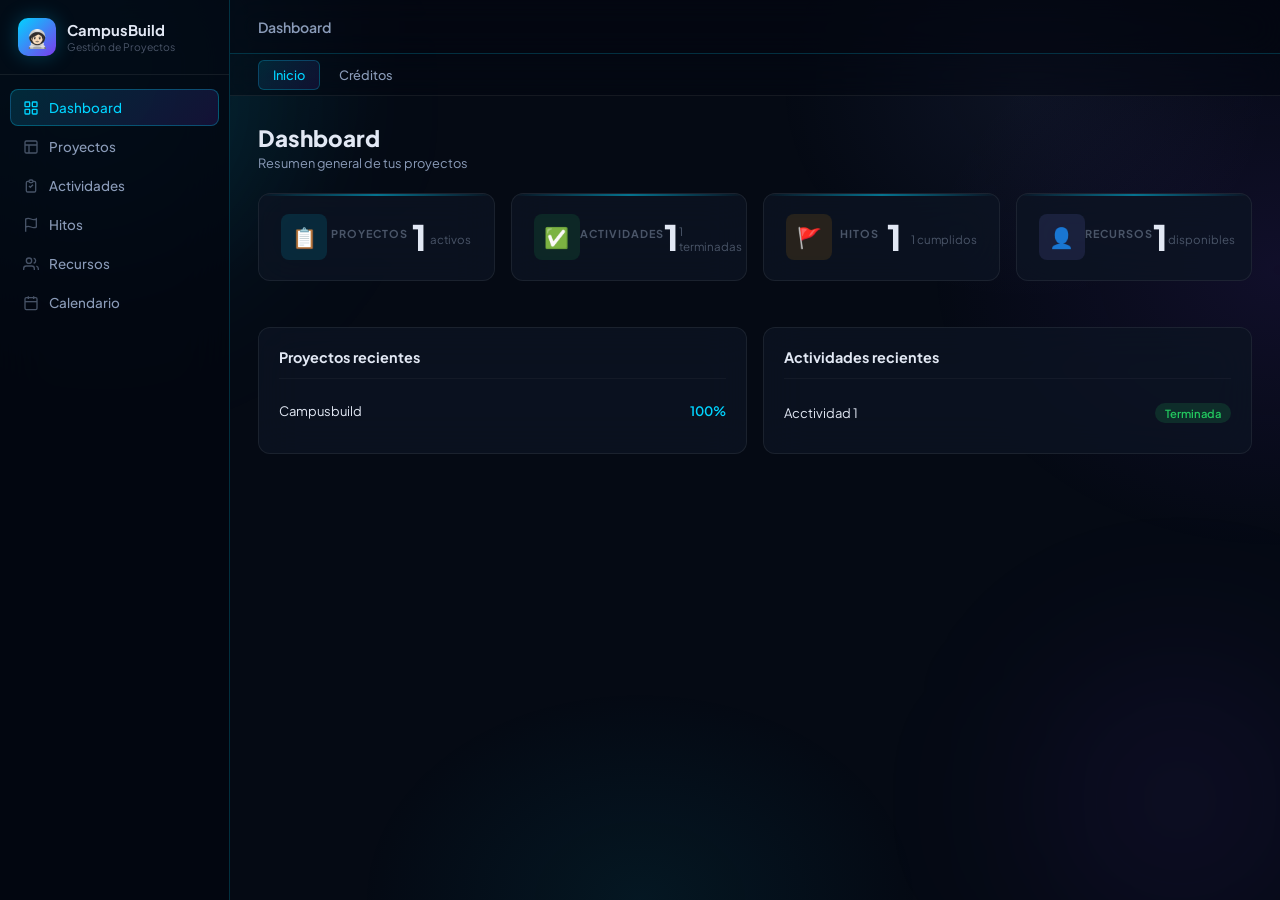
==== html/index (2).html @ 71b1700f "aja" ====
<!DOCTYPE html>
<!-- Declara que el documento usa el estándar HTML5 -->
<html lang="es">
<!-- lang="es" indica el idioma español, útil para lectores de pantalla y SEO -->

<head>
  <!-- La sección <head> contiene metadatos, estilos y la fuente, no contenido visible -->

  <meta charset="UTF-8">
  <!-- UTF-8 permite mostrar caracteres especiales del español como á, é, ñ, etc. -->

  <meta name="viewport" content="width=device-width, initial-scale=1.0">
  <!-- Hace que la página se adapte al ancho del dispositivo móvil (base del responsive) -->

  <link rel="shortcut icon" href="../img/icono_redondo.png" type="image/x-icon">
  <!-- Define el ícono pequeño que aparece en la pestaña del navegador (favicon) -->

  <title>CampusBuild — Gestión de Proyectos</title>
  <!-- Título visible en la pestaña del navegador y en resultados de búsqueda -->

  <link href="https://fonts.googleapis.com/css2?family=Plus+Jakarta+Sans:ital,wght@0,400;0,500;0,600;0,700;0,800;1,400&display=swap" rel="stylesheet">
  <!-- Importa la fuente Plus Jakarta Sans desde Google Fonts con todos los pesos necesarios -->

  <!-- ── Hojas de estilo de la aplicación (orden importa: las últimas sobreescriben las anteriores) ── -->

  <link rel="stylesheet" href="../css/style1.css">
  <!-- Variables globales, reset, layout, sidebar, topbar, botones, badges, tabla y responsive -->

  <link rel="stylesheet" href="../css/dashboard.css">
  <!-- Estilos específicos del Dashboard: stat cards y la fila de dos columnas -->

  <link rel="stylesheet" href="../css/components.css">
  <!-- Estilos de tarjetas de proyectos, filas de actividades e ítems de hitos -->

  <link rel="stylesheet" href="../css/calendar.css">
  <!-- Estilos del calendario mensual: grid, celdas, eventos coloreados y leyenda -->

  <link rel="stylesheet" href="../css/modals.css">
  <!-- Estilos de los modales, formularios, notificaciones toast y diálogo de confirmación -->

</head>

<body>
<!-- El <body> contiene todo el contenido visible de la aplicación -->


<!-- ═══════════════════════════════════════════════════════
     SIDEBAR — Barra de navegación lateral izquierda
     Panel fijo que no se mueve al hacer scroll.
     Contiene el logo de la app y los links de navegación.
     En móvil está oculto y se activa con el botón hamburguesa.
═══════════════════════════════════════════════════════ -->
<div class="sidebar" id="sidebar">
<!-- id="sidebar" permite que JS lo muestre u oculte añadiendo/quitando clases -->

  <!-- Logo: icono emoji + nombre de la app + subtítulo -->
  <div class="sidebar-logo">

    <div class="logo-icon">🧑🏻‍🚀</div>
    <!-- Emoji que actúa como ícono visual del logo con gradiente de fondo (definido en CSS) -->

    <div>
      <!-- Contenedor del texto del logo -->

      <div class="logo-name">CampusBuild</div>
      <!-- Nombre principal de la aplicación en negrita -->

      <div class="logo-sub">Gestión de Proyectos</div>
      <!-- Subtítulo descriptivo del propósito de la app -->

    </div>
  </div>
  <!-- Fin del logo -->

  <!-- Lista de ítems de navegación -->
  <nav class="nav">
  <!-- <nav> indica semánticamente que este bloque es una zona de navegación -->

    <!-- ÍTEM: Dashboard -->
    <div class="nav-item" onclick="navigate('dashboard'); closeSidebar()">
    <!-- onclick llama a navigate() para cambiar de página y closeSidebar() para cerrar el menú en móvil -->

      <!-- Icono SVG de cuadrícula 2x2 que representa el Dashboard -->
      <svg fill="none" viewBox="0 0 24 24" stroke="currentColor" stroke-width="2">
        <rect x="3" y="3" width="7" height="7" rx="1"/>
        <rect x="14" y="3" width="7" height="7" rx="1"/>
        <rect x="3" y="14" width="7" height="7" rx="1"/>
        <rect x="14" y="14" width="7" height="7" rx="1"/>
      </svg>
      Dashboard
    </div>

    <!-- ÍTEM: Proyectos -->
    <div class="nav-item" onclick="navigate('proyectos'); closeSidebar()">

      <!-- Icono SVG de tabla/cuadrícula que representa la sección de proyectos -->
      <svg fill="none" viewBox="0 0 24 24" stroke="currentColor" stroke-width="2">
        <rect x="3" y="3" width="18" height="18" rx="2"/>
        <path d="M3 9h18M9 21V9"/>
      </svg>
      Proyectos
    </div>

    <!-- ÍTEM: Actividades -->
    <div class="nav-item" onclick="navigate('actividades'); closeSidebar()">

      <!-- Icono SVG de lista con check que representa las actividades/tareas -->
      <svg fill="none" viewBox="0 0 24 24" stroke="currentColor" stroke-width="2">
        <path d="M9 5H7a2 2 0 00-2 2v12a2 2 0 002 2h10a2 2 0 002-2V7a2 2 0 00-2-2h-2M9 5a2 2 0 002 2h2a2 2 0 002-2M9 5a2 2 0 012-2h2a2 2 0 012 2"/>
        <path d="M9 12l2 2 4-4"/>
      </svg>
      Actividades
    </div>

    <!-- ÍTEM: Hitos -->
    <div class="nav-item" onclick="navigate('hitos'); closeSidebar()">

      <!-- Icono SVG de banderín que representa los hitos del proyecto -->
      <svg fill="none" viewBox="0 0 24 24" stroke="currentColor" stroke-width="2">
        <path d="M4 15s1-1 4-1 5 2 8 2 4-1 4-1V3s-1 1-4 1-5-2-8-2-4 1-4 1z"/>
        <line x1="4" y1="22" x2="4" y2="15"/>
      </svg>
      Hitos
    </div>

    <!-- ÍTEM: Recursos Humanos -->
    <div class="nav-item" onclick="navigate('recursos'); closeSidebar()">

      <!-- Icono SVG de personas que representa los recursos humanos -->
      <svg fill="none" viewBox="0 0 24 24" stroke="currentColor" stroke-width="2">
        <path d="M17 21v-2a4 4 0 00-4-4H5a4 4 0 00-4 4v2"/>
        <circle cx="9" cy="7" r="4"/>
        <path d="M23 21v-2a4 4 0 00-3-3.87"/>
        <path d="M16 3.13a4 4 0 010 7.75"/>
      </svg>
      Recursos
    </div>

    <!-- ÍTEM: Calendario -->
    <div class="nav-item" onclick="navigate('calendario'); closeSidebar()">

      <!-- Icono SVG de calendario mensual -->
      <svg fill="none" viewBox="0 0 24 24" stroke="currentColor" stroke-width="2">
        <rect x="3" y="4" width="18" height="18" rx="2"/>
        <line x1="16" y1="2" x2="16" y2="6"/>
        <line x1="8" y1="2" x2="8" y2="6"/>
        <line x1="3" y1="10" x2="21" y2="10"/>
      </svg>
      Calendario
    </div>

  </nav>
  <!-- Fin de la navegación -->

</div>
<!-- Fin del sidebar -->


<!-- ─── OVERLAY DEL SIDEBAR (solo móvil) ───────────────────
     Capa oscura semitransparente que aparece detrás del sidebar
     cuando está abierto en móvil. Al hacer clic, llama a closeSidebar().
     JS añade/quita la clase 'active' para mostrarlo u ocultarlo.
─────────────────────────────────────────────────────────── -->
<div class="sidebar-overlay" id="sidebar-overlay" onclick="closeSidebar()"></div>
<!-- onclick en el overlay cierra el sidebar al hacer clic fuera de él -->


<!-- ═══════════════════════════════════════════════════════
     MAIN — Área de contenido principal
     Se ubica a la derecha del sidebar gracias a margin-left.
     Contiene el topbar, la nav secundaria y las páginas.
═══════════════════════════════════════════════════════ -->
<div class="main">

  <!-- TOPBAR: barra superior pegada al tope con el nombre de la página actual -->
  <div class="topbar" id="topbar">

    <!-- Botón hamburguesa: solo visible en móvil (display:none en desktop via CSS) -->
    <button class="hamburger-btn" id="hamburger-btn" onclick="toggleSidebar()" aria-label="Abrir menú">
    <!-- aria-label da contexto al botón para lectores de pantalla (accesibilidad) -->

      <!-- Icono SVG de tres líneas horizontales (símbolo universal de menú) -->
      <svg fill="none" viewBox="0 0 24 24" stroke="currentColor" stroke-width="2">
        <line x1="3" y1="6" x2="21" y2="6"/>
        <line x1="3" y1="12" x2="21" y2="12"/>
        <line x1="3" y1="18" x2="21" y2="18"/>
      </svg>
    </button>

    <span id="topbar-title">Dashboard</span>
    <!-- Texto dinámico: JS lo actualiza con el nombre de la página activa al navegar -->

  </div>
  <!-- Fin del topbar -->

  <!-- NAV SECUNDARIA: links de navegación general del sitio (Inicio / Créditos) -->
  <div class="secondary-nav">
    <nav class="nav-links">
    <!-- <nav> semántico para la barra de links del sitio -->

      <a href="../index.html" class="nav-link active">Inicio</a>
      <!-- Link a la página principal del sitio; clase 'active' resalta el link actual -->

      <a href="../html/creditos.html" class="nav-link">Créditos</a>
      <!-- Link a la página de créditos del proyecto -->

    </nav>
  </div>
  <!-- Fin de la nav secundaria -->


  <!-- ─── CONTENEDOR DE PÁGINAS ───────────────────────────
       Solo la página con clase 'active' es visible.
       JS añade/quita 'active' al navegar entre secciones.
  ─────────────────────────────────────────────────────── -->
  <div class="content">


    <!-- ════════════════════════════════
         PÁGINA: DASHBOARD
         Vista de resumen general de la app.
         Muestra stat cards y listas de elementos recientes.
    ════════════════════════════════ -->
    <div class="page active" id="page-dashboard">
    <!-- id="page-dashboard" permite que navigate('dashboard') la active -->
    <!-- 'active' inicial hace que se muestre al cargar la app -->

      <!-- Encabezado de la página: título y subtítulo -->
      <div class="page-header">
        <div>
          <div class="page-title">Dashboard</div>
          <!-- Título principal de la sección -->

          <div class="page-subtitle">Resumen general de tus proyectos</div>
          <!-- Descripción breve de qué contiene la sección -->
        </div>
      </div>

      <!-- Grid de 4 tarjetas de estadísticas: JS inyecta el HTML con los conteos -->
      <div class="stats-grid" id="stats-grid"></div>
      <!-- id="stats-grid" es el target donde dashboard.js renderiza las 4 stat cards -->

      <!-- Fila de dos columnas: proyectos recientes y actividades recientes -->
      <div class="dash-row">

        <!-- Tarjeta de proyectos recientes -->
        <div class="dash-card">
          <div class="dash-card-title">Proyectos recientes</div>
          <!-- Título de la tarjeta de proyectos recientes -->

          <div id="dash-projects"></div>
          <!-- Contenedor donde dashboard.js inyecta la lista de los 5 proyectos más recientes -->
        </div>

        <!-- Tarjeta de actividades recientes -->
        <div class="dash-card">
          <div class="dash-card-title">Actividades recientes</div>
          <!-- Título de la tarjeta de actividades recientes -->

          <div id="dash-activities"></div>
          <!-- Contenedor donde dashboard.js inyecta las últimas 5 actividades -->
        </div>

      </div>
      <!-- Fin de dash-row -->

    </div>
    <!-- Fin de la página Dashboard -->


    <!-- ════════════════════════════════
         PÁGINA: PROYECTOS
         Grid de tarjetas de proyectos con CRUD.
    ════════════════════════════════ -->
    <div class="page" id="page-proyectos">

      <div class="page-header">
        <div>
          <div class="page-title">Proyectos</div>
          <div class="page-subtitle">Gestiona tus proyectos de construcción</div>
        </div>

        <!-- Botón que abre el modal de creación de proyecto nuevo -->
        <button class="btn-primary" onclick="openNewProyecto()">
          <!-- Icono de más (+) indicando acción de crear -->
          <svg fill="none" viewBox="0 0 24 24" stroke="currentColor" stroke-width="2.5">
            <line x1="12" y1="5" x2="12" y2="19"/><line x1="5" y1="12" x2="19" y2="12"/>
          </svg>
          Nuevo Proyecto
        </button>
      </div>

      <!-- Grid de tarjetas de proyectos: JS inyecta una tarjeta por cada proyecto del store -->
      <div class="projects-grid" id="projects-list"></div>

    </div>
    <!-- Fin de la página Proyectos -->


    <!-- ════════════════════════════════
         PÁGINA: ACTIVIDADES
         Lista filtrable de actividades con CRUD.
    ════════════════════════════════ -->
    <div class="page" id="page-actividades">

      <div class="page-header">
        <div>
          <div class="page-title">Actividades</div>
          <div class="page-subtitle">Tareas asignadas a cada proyecto</div>
        </div>

        <!-- Botón que abre el modal de creación de actividad nueva -->
        <button class="btn-primary" onclick="openNewActividad()">
          <svg fill="none" viewBox="0 0 24 24" stroke="currentColor" stroke-width="2.5">
            <line x1="12" y1="5" x2="12" y2="19"/><line x1="5" y1="12" x2="19" y2="12"/>
          </svg>
          Nueva Actividad
        </button>
      </div>

      <!-- Fila de filtros: por proyecto y por estado de la actividad -->
      <div class="filter-row">

        <span class="filter-label">Filtrar por proyecto:</span>
        <!-- Etiqueta descriptiva del primer filtro -->

        <select class="filter-select" id="act-filter" onchange="renderActividades()">
        <!-- onchange vuelve a renderizar la lista cada vez que se cambia el filtro -->
          <option value="">Todos</option>
          <!-- Las demás opciones se inyectan dinámicamente por populateSelects() en JS -->
        </select>

        <span class="filter-label" style="margin-left:8px">Estado:</span>
        <!-- Etiqueta del segundo filtro con pequeño margen izquierdo para separarlo -->

        <select class="filter-select" id="act-filter-status" onchange="renderActividades()">
        <!-- onchange igual que el anterior: re-renderiza al cambiar el filtro -->
          <option value="">Todos</option>
          <option>Pendiente</option>
          <option>En Proceso</option>
          <option>Terminada</option>
          <!-- Opciones estáticas porque los estados son fijos en la app -->
        </select>

      </div>
      <!-- Fin de la fila de filtros -->

      <!-- Lista de actividades: JS inyecta una fila por cada actividad filtrada -->
      <div id="activities-list"></div>

    </div>
    <!-- Fin de la página Actividades -->


    <!-- ════════════════════════════════
         PÁGINA: HITOS
         Lista de hitos del proyecto con CRUD.
    ════════════════════════════════ -->
    <div class="page" id="page-hitos">

      <div class="page-header">
        <div>
          <div class="page-title">Hitos</div>
          <div class="page-subtitle">Puntos clave de progreso del proyecto</div>
        </div>

        <!-- Botón que abre el modal de creación de hito nuevo -->
        <button class="btn-primary" onclick="openNewHito()">
          <svg fill="none" viewBox="0 0 24 24" stroke="currentColor" stroke-width="2.5">
            <line x1="12" y1="5" x2="12" y2="19"/><line x1="5" y1="12" x2="19" y2="12"/>
          </svg>
          Nuevo Hito
        </button>
      </div>

      <!-- Lista de hitos: JS inyecta una fila por cada hito del store -->
      <div id="milestones-list"></div>

    </div>
    <!-- Fin de la página Hitos -->


    <!-- ════════════════════════════════
         PÁGINA: RECURSOS HUMANOS
         Tabla del personal disponible con CRUD.
    ════════════════════════════════ -->
    <div class="page" id="page-recursos">

      <div class="page-header">
        <div>
          <div class="page-title">Recursos Humanos</div>
          <div class="page-subtitle">Personal disponible para asignar a proyectos</div>
        </div>

        <!-- Botón que abre el modal de creación de recurso nuevo -->
        <button class="btn-primary" onclick="openNewRecurso()">
          <svg fill="none" viewBox="0 0 24 24" stroke="currentColor" stroke-width="2.5">
            <line x1="12" y1="5" x2="12" y2="19"/><line x1="5" y1="12" x2="19" y2="12"/>
          </svg>
          Nuevo Recurso
        </button>
      </div>

      <!-- Contenedor de la tabla: tiene su propio scroll horizontal para no afectar la página -->
      <div class="table-wrap">
        <table>
          <thead>
            <!-- Encabezado de la tabla con las columnas de datos del recurso -->
            <tr>
              <th>ID</th>         <!-- Cédula del recurso -->
              <th>Nombre</th>     <!-- Nombre completo -->
              <th>Rol</th>        <!-- Cargo o rol laboral -->
              <th>ARL</th>        <!-- Administradora de Riesgos Laborales -->
              <th>Salario</th>    <!-- Salario mensual -->
              <th style="width:80px"></th>
              <!-- Columna vacía para los botones de editar/eliminar; ancho fijo para no variar -->
            </tr>
          </thead>
          <tbody id="resources-table"></tbody>
          <!-- JS inyecta aquí una fila <tr> por cada recurso del store -->
        </table>
      </div>
      <!-- Fin del table-wrap -->

    </div>
    <!-- Fin de la página Recursos -->


    <!-- ════════════════════════════════
         PÁGINA: CALENDARIO
         Vista mensual de actividades en un grid de 7 columnas.
    ════════════════════════════════ -->
    <div class="page" id="page-calendario">

      <div class="page-header">
        <div>
          <div class="page-title">Calendario</div>
          <div class="page-subtitle">Cronograma visual de actividades</div>
        </div>

        <!-- Filtro de proyecto en el encabezado del calendario -->
        <div class="cal-filter">
          <span>Proyecto:</span>
          <!-- Etiqueta del filtro de proyecto del calendario -->

          <select id="cal-project-filter" onchange="renderCalendar()">
          <!-- onchange re-renderiza el calendario cada vez que se cambia el proyecto filtrado -->
            <option value="">Todos</option>
            <!-- Las opciones de proyectos se añaden dinámicamente por populateSelects() -->
          </select>
        </div>
      </div>
      <!-- Fin del encabezado del calendario -->

      <!-- Controles de navegación entre meses -->
      <div class="cal-header">

        <!-- Botón para ir al mes anterior -->
        <button class="cal-nav-btn" onclick="changeMonth(-1)">
        <!-- -1 indica retroceder un mes en la función de calendario -->
          <svg fill="none" viewBox="0 0 24 24" stroke="currentColor" stroke-width="2.5">
            <polyline points="15 18 9 12 15 6"/>
            <!-- Flecha apuntando a la izquierda -->
          </svg>
        </button>

        <div class="cal-month" id="cal-month-label">Abril 2026</div>
        <!-- Texto del mes y año actual; JS lo actualiza al navegar entre meses -->

        <!-- Botón para ir al mes siguiente -->
        <button class="cal-nav-btn" onclick="changeMonth(1)">
        <!-- +1 indica avanzar un mes -->
          <svg fill="none" viewBox="0 0 24 24" stroke="currentColor" stroke-width="2.5">
            <polyline points="9 18 15 12 9 6"/>
            <!-- Flecha apuntando a la derecha -->
          </svg>
        </button>

      </div>
      <!-- Fin de los controles de navegación -->

      <!-- Leyenda de colores: explica qué color corresponde a cada estado -->
      <div class="cal-legend">

        <div class="cal-legend-item">
          <div class="cal-dot" style="background:var(--yellow)"></div>
          <!-- Punto amarillo para estado Pendiente -->
          Pendiente
        </div>

        <div class="cal-legend-item">
          <div class="cal-dot" style="background:var(--blue)"></div>
          <!-- Punto azul para estado En Proceso -->
          En Proceso
        </div>

        <div class="cal-legend-item">
          <div class="cal-dot" style="background:var(--green)"></div>
          <!-- Punto verde para estado Terminada -->
          Terminada
        </div>

      </div>
      <!-- Fin de la leyenda -->

      <!-- Grid principal del calendario con glassmorphism -->
      <div class="cal-grid">

        <!-- Fila fija de nombres de días de la semana -->
        <div class="cal-weekdays">
          <div class="cal-weekday">Dom</div>
          <div class="cal-weekday">Lun</div>
          <div class="cal-weekday">Mar</div>
          <div class="cal-weekday">Mié</div>
          <div class="cal-weekday">Jue</div>
          <div class="cal-weekday">Vie</div>
          <div class="cal-weekday">Sáb</div>
          <!-- Los 7 días de la semana como encabezado del grid -->
        </div>

        <!-- Celdas de días: JS genera dinámicamente una celda por cada día del mes -->
        <div class="cal-days" id="cal-days"></div>
        <!-- calendario.js inyecta aquí las celdas con los eventos de cada día -->

      </div>
      <!-- Fin del cal-grid -->

    </div>
    <!-- Fin de la página Calendario -->


  </div>
  <!-- Fin del contenedor de páginas (.content) -->

</div>
<!-- Fin del área principal (.main) -->


<!-- ═══════════════════════════════════════════════════════
     TOAST CONTAINER
     Contenedor fijo en la esquina superior derecha donde
     aparecen las notificaciones flotantes temporales.
     JS añade elementos <div class="toast"> aquí.
═══════════════════════════════════════════════════════ -->
<div class="toast-container" id="toast-container"></div>


<!-- ═══════════════════════════════════════════════════════
     MODALES — Ventanas de diálogo superpuestas
     Cada modal tiene un overlay oscuro (modal-overlay) que
     cubre toda la pantalla y un cuadro central (modal).
     JS añade la clase 'open' al overlay para mostrarlos.
═══════════════════════════════════════════════════════ -->


<!-- ─────────────────────────────────────────────────────
     MODAL: Crear / Editar Proyecto
     Formulario con nombre, descripción y fechas.
     Validación: fecha fin ≥ fecha inicio (via validaciones.js y proyectos.js)
───────────────────────────────────────────────────── -->
<div class="modal-overlay" id="modal-proyecto">
<!-- id="modal-proyecto" permite abrirlo con openModal('modal-proyecto') -->

  <div class="modal">
  <!-- Cuadro central del modal con glassmorphism y animación de entrada -->

    <!-- Encabezado del modal: título dinámico + botón de cierre -->
    <div class="modal-header">
      <div class="modal-title" id="modal-proyecto-title">Nuevo Proyecto</div>
      <!-- JS cambia el texto entre "Nuevo Proyecto" y "Editar Proyecto" según el modo -->

      <button class="modal-close" onclick="closeModal('modal-proyecto')">✕</button>
      <!-- Botón X que cierra el modal quitando la clase 'open' -->
    </div>

    <!-- Campo: nombre del proyecto (obligatorio) -->
    <div class="form-group">
      <label class="form-label required">Nombre</label>
      <!-- 'required' añade un asterisco rojo vía CSS ::after -->

      <input type="text" class="form-input" id="p-nombre" placeholder="Nombre del proyecto" maxlength="80">
      <!-- maxlength="80" limita la longitud para evitar nombres demasiado largos -->
    </div>

    <!-- Campo: descripción del proyecto (opcional) -->
    <div class="form-group">
      <label class="form-label">Descripción</label>
      <textarea class="form-textarea" id="p-desc" placeholder="Descripción del proyecto" maxlength="300"></textarea>
      <!-- textarea permite texto multilínea; maxlength="300" limita la descripción -->
    </div>

    <!-- Fila con dos columnas: fecha inicio y fecha fin -->
    <div class="form-row">

      <!-- Campo: fecha de inicio (obligatorio) -->
      <div class="form-group">
        <label class="form-label required">Fecha Inicio</label>
        <input type="date" class="form-input" id="p-inicio" onchange="actualizarMinFechaFin()">
        <!-- onchange llama a actualizarMinFechaFin() en validaciones.js para sincronizar el mínimo de la fecha fin -->
      </div>

      <!-- Campo: fecha de fin (obligatorio, debe ser ≥ fecha inicio) -->
      <div class="form-group">
        <label class="form-label required">Fecha Fin</label>
        <input type="date" class="form-input" id="p-fin">
        <!-- El atributo min se asigna dinámicamente por JS al cambiar la fecha de inicio -->

        <small class="field-hint" id="p-fin-hint">La fecha fin no puede ser anterior a la fecha de inicio.</small>
        <!-- Mensaje de advertencia oculto por defecto; JS lo muestra si la fecha es inválida -->
      </div>

    </div>
    <!-- Fin de la fila de fechas -->

    <!-- Campo oculto: almacena el ID del proyecto al editar (vacío al crear) -->
    <input type="hidden" id="p-edit-id">
    <!-- Si tiene valor, saveProyecto() sabe que debe actualizar en vez de crear -->

    <!-- Botón de submit: JS cambia su texto entre "Crear Proyecto" y "Guardar Cambios" -->
    <button class="btn-submit" id="btn-save-proyecto" onclick="saveProyecto()">Crear Proyecto</button>

  </div>
</div>
<!-- Fin del modal de proyecto -->


<!-- ─────────────────────────────────────────────────────
     MODAL: Crear / Editar Actividad
     Formulario con nombre, proyecto, responsable, fecha,
     duración y estado.
     Validación: no se puede crear con estado "Terminada".
───────────────────────────────────────────────────── -->
<div class="modal-overlay" id="modal-actividad">

  <div class="modal">

    <div class="modal-header">
      <div class="modal-title" id="modal-actividad-title">Nueva Actividad</div>
      <!-- JS alterna entre "Nueva Actividad" y "Editar Actividad" -->

      <button class="modal-close" onclick="closeModal('modal-actividad')">✕</button>
    </div>

    <!-- Campo: nombre de la actividad (obligatorio) -->
    <div class="form-group">
      <label class="form-label required">Nombre</label>
      <input type="text" class="form-input" id="a-nombre" placeholder="Nombre de la actividad" maxlength="80">
    </div>

    <!-- Campo: proyecto al que pertenece (obligatorio, select poblado por JS) -->
    <div class="form-group">
      <label class="form-label required">Proyecto</label>
      <select class="form-select" id="a-proyecto">
        <option value="">Seleccionar proyecto</option>
        <!-- Las opciones de proyectos se añaden dinámicamente por populateSelects() -->
      </select>
    </div>

    <!-- Campo: responsable de la actividad (opcional, select poblado por JS) -->
    <div class="form-group">
      <label class="form-label">Responsable</label>
      <select class="form-select" id="a-responsable">
        <option value="">Seleccionar recurso</option>
        <!-- Las opciones de recursos se añaden dinámicamente por populateSelects() -->
      </select>
    </div>

    <!-- Fila con dos columnas: fecha inicio y duración -->
    <div class="form-row">

      <!-- Campo: fecha de inicio de la actividad (obligatorio) -->
      <div class="form-group">
        <label class="form-label required">Fecha Inicio</label>
        <input type="date" class="form-input" id="a-inicio">
      </div>

      <!-- Campo: duración en días (mínimo 1) -->
      <div class="form-group">
        <label class="form-label">Duración (días)</label>
        <input type="number" class="form-input" id="a-duracion" value="1" min="1" max="365">
        <!-- min="1" impide valores de 0 o negativos; max="365" como límite razonable -->
      </div>

    </div>

    <!-- Campo: estado de la actividad -->
    <div class="form-group">
      <label class="form-label">Estado</label>
      <select class="form-select" id="a-estado">
        <option>Pendiente</option>
        <option>En Proceso</option>
        <option>Terminada</option>
        <!-- "Terminada" está disponible pero validaciones.js y actividades.js la bloquean al crear -->
      </select>

      <!-- Mensaje de advertencia cuando se intenta crear como "Terminada" -->
      <small class="field-hint" id="a-estado-hint" style="display:none">
        ⚠️ No puedes crear una actividad directamente como "Terminada". Inicia con Pendiente o En Proceso.
      </small>
      <!-- display:none inline para asegurar que esté oculto aunque el CSS no cargue -->
    </div>

    <!-- Campo oculto: almacena el ID de la actividad al editar -->
    <input type="hidden" id="a-edit-id">

    <!-- Botón de submit: JS alterna su texto entre crear y editar -->
    <button class="btn-submit" id="btn-save-actividad" onclick="saveActividad()">Crear Actividad</button>

  </div>
</div>
<!-- Fin del modal de actividad -->


<!-- ─────────────────────────────────────────────────────
     MODAL: Crear / Editar Hito
     Formulario con nombre, descripción, proyecto y estado.
───────────────────────────────────────────────────── -->
<div class="modal-overlay" id="modal-hito">

  <div class="modal">

    <div class="modal-header">
      <div class="modal-title" id="modal-hito-title">Nuevo Hito</div>
      <button class="modal-close" onclick="closeModal('modal-hito')">✕</button>
    </div>

    <!-- Campo: nombre del hito (obligatorio) -->
    <div class="form-group">
      <label class="form-label required">Nombre</label>
      <input type="text" class="form-input" id="h-nombre" placeholder="Nombre del hito" maxlength="80">
    </div>

    <!-- Campo: descripción del hito (opcional) -->
    <div class="form-group">
      <label class="form-label">Descripción</label>
      <textarea class="form-textarea" id="h-desc" placeholder="Descripción del hito" maxlength="300"></textarea>
    </div>

    <!-- Campo: proyecto al que pertenece el hito (obligatorio) -->
    <div class="form-group">
      <label class="form-label required">Proyecto</label>
      <select class="form-select" id="h-proyecto">
        <option value="">Seleccionar proyecto</option>
        <!-- Opciones inyectadas por populateSelects() -->
      </select>
    </div>

    <!-- Campo: estado del hito (Pendiente o Cumplido) -->
    <div class="form-group">
      <label class="form-label">Estado</label>
      <select class="form-select" id="h-estado">
        <option>Pendiente</option>
        <option>Cumplido</option>
        <!-- Solo dos estados posibles para hitos, a diferencia de actividades -->
      </select>
    </div>

    <!-- Campo oculto: almacena el ID del hito al editar -->
    <input type="hidden" id="h-edit-id">

    <button class="btn-submit" id="btn-save-hito" onclick="saveHito()">Crear Hito</button>

  </div>
</div>
<!-- Fin del modal de hito -->


<!-- ─────────────────────────────────────────────────────
     MODAL: Crear / Editar Recurso Humano
     Formulario con todos los datos del personal.
     Validación: fecha de nacimiento máximo 31-dic-2010.
───────────────────────────────────────────────────── -->
<div class="modal-overlay" id="modal-recurso">

  <div class="modal">

    <div class="modal-header">
      <div class="modal-title" id="modal-recurso-title">Nuevo Recurso</div>
      <button class="modal-close" onclick="closeModal('modal-recurso')">✕</button>
    </div>

    <!-- Fila: identificación y nombre completo -->
    <div class="form-row">

      <!-- Campo: ID / cédula del recurso (obligatorio, editable solo al crear) -->
      <div class="form-group">
        <label class="form-label required">Identificación</label>
        <input type="text" class="form-input" id="r-id" placeholder="Número de ID" maxlength="15">
        <!-- JS pone readOnly=true al editar para que la cédula no cambie -->
      </div>

      <!-- Campo: nombre completo (obligatorio) -->
      <div class="form-group">
        <label class="form-label required">Nombre completo</label>
        <input type="text" class="form-input" id="r-nombre" placeholder="Nombre completo" maxlength="80">
      </div>

    </div>

    <!-- Fila: fecha de nacimiento y tipo de sangre -->
    <div class="form-row">

      <!-- Campo: fecha de nacimiento (máximo 2010, validado por validaciones.js y recursos.js) -->
      <div class="form-group">
        <label class="form-label">Fecha de Nacimiento</label>
        <input type="date" class="form-input" id="r-nacimiento" onchange="validarNacimiento()">
        <!-- onchange llama a validarNacimiento() en validaciones.js para validar el año en tiempo real -->
        <!-- Los atributos max y min se asignan dinámicamente por JS al abrir el modal -->

        <small class="field-hint" id="r-nac-hint">Solo se permiten personas nacidas hasta el año 2008.</small>
        <!-- Hint que JS muestra si el usuario intenta ingresar una fecha posterior a 2010 -->
      </div>

      <!-- Campo: tipo de sangre (select con las 8 opciones posibles) -->
      <div class="form-group">
        <label class="form-label">Tipo de Sangre</label>
        <select class="form-select" id="r-sangre">
          <option value="">Seleccionar</option>
          <option>A+</option><option>A-</option>
          <option>B+</option><option>B-</option>
          <option>AB+</option><option>AB-</option>
          <option>O+</option><option>O-</option>
          <!-- Los 8 tipos de sangre del sistema ABO + Rh -->
        </select>
      </div>

    </div>

    <!-- Fila: ARL y género -->
    <div class="form-row">

      <!-- Campo: nombre de la ARL (opcional, texto libre) -->
      <div class="form-group">
        <label class="form-label">ARL</label>
        <input type="text" class="form-input" id="r-arl" placeholder="Ej: SURA" maxlength="40">
      </div>

      <!-- Campo: género (select con tres opciones) -->
      <div class="form-group">
        <label class="form-label">Género</label>
        <select class="form-select" id="r-genero">
          <option value="">Seleccionar</option>
          <option>Masculino</option>
          <option>Femenino</option>
          <option>Otro</option>
        </select>
      </div>

    </div>

    <!-- Fila: salario y rol laboral -->
    <div class="form-row">

      <!-- Campo: salario mensual (número, mínimo 0) -->
      <div class="form-group">
        <label class="form-label">Salario</label>
        <input type="number" class="form-input" id="r-salario" value="0" min="0">
        <!-- min="0" impide salarios negativos -->
      </div>

      <!-- Campo: rol laboral (obligatorio, select con los roles disponibles) -->
      <div class="form-group">
        <label class="form-label required">Rol</label>
        <select class="form-select" id="r-rol">
          <option value="">Seleccionar</option>
          <option>Ingeniero</option>
          <option>Arquitecto</option>
          <option>Obrero</option>
          <option>Supervisor</option>
          <option>Administrador</option>
          <option>Diseñador</option>
          <option>Técnico</option>
        </select>
      </div>

    </div>

    <!-- Campo oculto: almacena el ID del recurso al editar -->
    <input type="hidden" id="r-edit-id">

    <button class="btn-submit" id="btn-save-recurso" onclick="saveRecurso()">Crear Recurso</button>

  </div>
</div>
<!-- Fin del modal de recurso -->


<!-- ─────────────────────────────────────────────────────
     MODAL: Confirmar Eliminación
     Diálogo pequeño que aparece al intentar eliminar
     cualquier elemento para pedir confirmación.
───────────────────────────────────────────────────── -->
<div class="modal-overlay" id="modal-confirm">

  <div class="modal confirm-modal">
  <!-- confirm-modal aplica un ancho más pequeño y text-align:center definidos en modals.css -->

    <div class="confirm-icon">🗑️</div>
    <!-- Emoji de basurero como indicador visual del peligro de la acción -->

    <div class="confirm-title">¿Eliminar este elemento?</div>
    <!-- Título fijo del diálogo de confirmación -->

    <div class="confirm-msg" id="confirm-msg">Esta acción no se puede deshacer.</div>
    <!-- Mensaje dinámico: JS actualiza el texto según qué se está eliminando -->

    <!-- Fila de botones: Cancelar a la izquierda, Eliminar a la derecha -->
    <div class="confirm-btns">

      <button class="btn-cancel" onclick="closeModal('modal-confirm')">Cancelar</button>
      <!-- Cancelar cierra el modal sin hacer nada -->

      <button class="btn-danger" id="confirm-ok-btn">Eliminar</button>
      <!-- El onclick de este botón lo asigna confirmDelete() en ui.js dinámicamente -->

    </div>

  </div>
</div>
<!-- Fin del modal de confirmación -->


<!-- ═══════════════════════════════════════════════════════
     SCRIPTS — El orden de carga es crítico
     store.js debe ir primero porque todos los demás dependen
     de sus variables y funciones globales.
     main.js va al último porque inicializa todo lo anterior.
═══════════════════════════════════════════════════════ -->

<script src="../js/store.js"></script>
<!-- Datos globales del store, funciones utilitarias (estadoBadge, resetForm, animateCard) y populateSelects -->

<script src="../js/ui.js"></script>
<!-- Navegación entre páginas, apertura/cierre de modales, toasts y diálogo de confirmación -->

<script src="../js/dashboard.js"></script>
<!-- Función renderDashboard: stat cards y listas de proyectos/actividades recientes -->

<script src="../js/proyectos.js"></script>
<!-- CRUD de proyectos con validación de fechas (fecha fin ≥ fecha inicio) -->

<script src="../js/actividades.js"></script>
<!-- CRUD de actividades con validación de estado al crear (no puede ser "Terminada") -->

<script src="../js/hitos.js"></script>
<!-- CRUD de hitos: renderHitos, openNewHito, saveHito, editHito, deleteHito -->

<script src="../js/recursos.js"></script>
<!-- CRUD de recursos con validación de fecha de nacimiento (máximo año 2010) -->

<script src="../js/calendario.js"></script>
<!-- Función renderCalendar: construye el grid mensual con los eventos de las actividades -->

<script src="../js/main.js"></script>
<!-- Inicialización: DOMContentLoaded, initModalOverlayClose, populateSelects y navigate('dashboard') -->

<script src="../js/validaciones.js"></script>
<!-- Funciones de validación de formularios y control del sidebar móvil (hamburger) -->
<!-- Carga al final para que todas las funciones de ui.js (como toast) ya estén disponibles -->

</body>
</html>
---- css/style1.css ----
/* ═══════════════════════════════════════════
   CampusBuild — style1.css
   Contiene: variables globales, reset, fondo animado,
   layout principal, sidebar, topbar, botones, badges,
   progress bar, tabla, filtros y responsive.
   Diseño: glassmorphism oscuro con luces orb animadas.
═══════════════════════════════════════════ */

/* ══════════════════════════
   VARIABLES GLOBALES
   Define todos los colores, tamaños y sombras
   usados en toda la aplicación.
══════════════════════════ */
:root {
  /* ── Fondos principales (escala oscura azul-negra) ── */
  --bg:              #050a14;        /* Fondo base de la app, casi negro azulado */
  --bg-deep:         #030710;        /* Fondo más profundo para sidebar y topbar */
  --surface:         rgba(13,20,35,0.75);   /* Superficie de cards con transparencia */
  --surface2:        rgba(18,28,50,0.8);    /* Superficie secundaria, hover de inputs */
  --surface3:        rgba(25,38,65,0.85);   /* Superficie terciaria, hover de botones */

  /* ── Bordes con transparencia ── */
  --border:          rgba(255,255,255,0.07);   /* Borde sutil estándar */
  --border-lite:     rgba(255,255,255,0.04);   /* Borde muy sutil para separadores */
  --border2:         rgba(255,255,255,0.1);    /* Borde con más contraste */
  --border-accent:   rgba(0,212,255,0.2);      /* Borde con acento cian para elementos activos */

  /* ── Texto ── */
  --text:            #e2e8f4;        /* Texto principal, casi blanco */
  --text-dim:        #8a9bb8;        /* Texto secundario, gris azulado */
  --text-muted:      #4a5568;        /* Texto apagado, labels y metadatos */

  /* ── Acento principal: gradiente cian → violeta ── */
  --accent-1:        #00d4ff;        /* Cian brillante para elementos activos */
  --accent-2:        #7c3aed;        /* Violeta para el degradado del acento */
  --orange:          #00d4ff;        /* Mantiene compatibilidad con clases .btn-primary */
  --orange-hover:    #00b8e0;        /* Hover del acento principal */
  --orange-bg:       rgba(0,212,255,0.12);     /* Fondo translúcido del acento */
  --orange-border:   rgba(0,212,255,0.25);     /* Borde del acento */

  /* ── Colores de iconos en stat cards ── */
  --icon-orange-bg:  rgba(0,212,255,0.15);
  --icon-orange:     #00d4ff;
  --icon-blue-bg:    rgba(129,140,248,0.15);
  --icon-blue:       #818cf8;
  --icon-red-bg:     rgba(239,68,68,0.15);
  --icon-red:        #ef4444;
  --icon-teal-bg:    rgba(20,184,166,0.15);
  --icon-teal:       #14b8a6;

  /* ── Colores de estado (actividades, hitos) ── */
  --green:           #22c55e;
  --green-light:     rgba(34,197,94,0.15);
  --blue:            #60a5fa;
  --blue-light:      rgba(96,165,250,0.15);
  --yellow:          #f59e0b;
  --yellow-light:    rgba(245,158,11,0.15);
  --red:             #ef4444;
  --red-light:       rgba(239,68,68,0.15);

  /* ── Colores de badges (etiquetas de estado) ── */
  --badge-yellow:    #f59e0b;
  --badge-yellow-bg: rgba(245,158,11,0.15);
  --badge-blue:      #60a5fa;
  --badge-blue-bg:   rgba(96,165,250,0.15);
  --badge-green:     #22c55e;
  --badge-green-bg:  rgba(34,197,94,0.15);
  --badge-orange:    #f97316;
  --badge-orange-bg: rgba(249,115,22,0.15);

  /* ── Colores de barras de progreso ── */
  --bar-yellow:      #f59e0b;
  --bar-blue:        #60a5fa;
  --bar-green:       #22c55e;

  /* ── Medidas de layout ── */
  --sidebar-w:  230px;           /* Ancho fijo del sidebar izquierdo */
  --topbar-h:   54px;            /* Altura de la barra superior */
  --radius:     12px;            /* Radio de borde para cards principales */
  --radius-sm:  8px;             /* Radio de borde para elementos pequeños */

  /* ── Sombras ── */
  --shadow:     0 4px 24px rgba(0,0,0,0.5);
  --shadow-lg:  0 8px 40px rgba(0,0,0,0.7);
}

/* ══════════════════════════
   RESET GLOBAL
   Elimina márgenes/paddings por defecto del navegador
   y aplica box-sizing para un layout predecible.
══════════════════════════ */
*, *::before, *::after { margin:0; padding:0; box-sizing:border-box; }
html { scroll-behavior: smooth; }

/* ══════════════════════════
   BODY
   Fondo oscuro base, tipografía principal y layout flex.
══════════════════════════ */
body {
  font-family: 'Plus Jakarta Sans', system-ui, sans-serif;
  background: var(--bg);                /* Fondo oscuro azulado */
  color: var(--text);
  display: flex;
  min-height: 100vh;
  font-size: 14px;
  position: relative;
  overflow-x: hidden;
}

/* ══════════════════════════
   FONDO ANIMADO — LUCES ORB
   Crea el efecto de esferas de luz flotantes (orbs) que
   se mueven suavemente en el fondo de toda la app.
   Usa position:fixed para cubrir toda la pantalla.
══════════════════════════ */

/* Contenedor que abarca toda la pantalla detrás del contenido */
body::before {
  content: '';
  position: fixed;
  inset: 0;
  z-index: 0;
  pointer-events: none;   /* No interfiere con clics del usuario */

  /* Múltiples gradientes radiales simulando "luces" de colores */
  background:
    radial-gradient(ellipse 600px 500px at 0% 0%,   rgba(0,212,255,0.12) 0%, transparent 70%),
    radial-gradient(ellipse 500px 400px at 100% 30%, rgba(124,58,237,0.1) 0%, transparent 70%),
    radial-gradient(ellipse 400px 300px at 50% 100%, rgba(6,182,212,0.08) 0%, transparent 70%),
    radial-gradient(ellipse 350px 300px at 80% 10%,  rgba(129,140,248,0.07) 0%, transparent 70%);
}

/* Orb 1 — cian, esquina superior izquierda, movimiento lento */
body::after {
  content: '';
  position: fixed;
  width: 500px; height: 500px;
  border-radius: 50%;
  top: -150px; left: -150px;
  background: radial-gradient(circle, rgba(0,212,255,0.15), transparent 70%);
  filter: blur(80px);
  pointer-events: none;
  z-index: 0;
  animation: orbFloat1 12s ease-in-out infinite;  /* Animación suave infinita */
}

/* Animación del orb: traslación suave en X e Y */
@keyframes orbFloat1 {
  0%, 100% { transform: translate(0, 0); }
  33%       { transform: translate(40px, -30px); }
  66%       { transform: translate(-20px, 30px); }
}

/* Clase extra para el orb violeta (agregado via JS en main.js) */
.orb-purple {
  position: fixed;
  width: 400px; height: 400px;
  border-radius: 50%;
  bottom: -100px; right: -100px;
  background: radial-gradient(circle, rgba(124,58,237,0.12), transparent 70%);
  filter: blur(80px);
  pointer-events: none;
  z-index: 0;
  animation: orbFloat2 15s ease-in-out infinite;
}

@keyframes orbFloat2 {
  0%, 100% { transform: translate(0, 0); }
  50%       { transform: translate(-30px, -40px); }
}

/* Asegura que todos los elementos principales queden ENCIMA del fondo */
.sidebar, .main { position: relative; z-index: 1; }

/* ══════════════════════════
   SIDEBAR
   Panel de navegación lateral izquierdo con efecto
   glassmorphism (cristal translúcido con blur).
══════════════════════════ */
.sidebar {
  width: var(--sidebar-w);
  background: rgba(3,7,16,0.82);        /* Fondo semi-transparente oscuro */
  backdrop-filter: blur(24px);           /* Desenfoque del fondo → efecto cristal */
  -webkit-backdrop-filter: blur(24px);   /* Soporte para Safari */
  border-right: 1px solid var(--border-accent);  /* Borde cian tenue a la derecha */
  display: flex;
  flex-direction: column;
  position: fixed;                        /* Fijo, no se mueve al hacer scroll */
  top: 0; left: 0;
  height: 100vh;
  z-index: 100;
}

/* ── Logo / header del sidebar ── */
.sidebar-logo {
  display: flex;
  align-items: center;
  gap: 11px;
  padding: 18px;
  border-bottom: 1px solid var(--border);
}

/* Cuadrado del icono del logo con gradiente */
.logo-icon {
  width: 38px; height: 38px;
  background: linear-gradient(135deg, var(--accent-1), var(--accent-2));
  border-radius: 10px;
  display: flex; align-items: center; justify-content: center;
  font-size: 18px;
  flex-shrink: 0;
  box-shadow: 0 0 20px rgba(0,212,255,0.25);   /* Brillo suave debajo del logo */
}

.logo-name { font-size: 0.92rem; font-weight: 700; color: var(--text); }
.logo-sub  { font-size: 0.65rem; color: var(--text-muted); margin-top: 1px; }

/* Contenedor de los nav items */
.nav {
  flex: 1;
  padding: 14px 10px;
  display: flex;
  flex-direction: column;
  gap: 2px;
  overflow-y: auto;
}

/* Cada ítem del menú de navegación */
.nav-item {
  display: flex;
  align-items: center;
  gap: 10px;
  padding: 9px 12px;
  border-radius: var(--radius-sm);
  color: var(--text-dim);
  font-size: 0.84rem;
  font-weight: 500;
  cursor: pointer;
  border: 1px solid transparent;         /* Borde invisible por defecto */
  background: none;
  width: 100%;
  text-align: left;
  font-family: inherit;
  transition: background 0.2s, color 0.2s, border-color 0.2s;
}

.nav-item svg {
  width: 16px; height: 16px;
  flex-shrink: 0;
  opacity: 0.5;
  transition: opacity 0.15s;
}

/* Hover: fondo translúcido sutil */
.nav-item:hover        { background: rgba(0,212,255,0.07); color: var(--text); border-color: rgba(0,212,255,0.1); }
.nav-item:hover svg    { opacity: 1; }

/* Estado activo: gradiente de acento cian→violeta */
.nav-item.active {
  background: linear-gradient(135deg, rgba(0,212,255,0.15), rgba(124,58,237,0.15));
  color: var(--accent-1);
  border-color: rgba(0,212,255,0.3);
}
.nav-item.active svg { opacity: 1; }

/* ══════════════════════════
   LAYOUT PRINCIPAL
   El .main empuja su contenido a la derecha del sidebar.
══════════════════════════ */
.main {
  margin-left: var(--sidebar-w);    /* Desplaza el contenido para no tapar el sidebar fijo */
  flex: 1;
  display: flex;
  flex-direction: column;
  min-height: 100vh;
}

/* ── Barra superior ── */
.topbar {
  height: var(--topbar-h);
  background: rgba(3,7,16,0.7);           /* Semi-transparente para ver las luces del fondo */
  backdrop-filter: blur(16px);
  -webkit-backdrop-filter: blur(16px);
  border-bottom: 1px solid var(--border-accent);
  display: flex;
  align-items: center;
  padding: 0 28px;
  position: sticky;                         /* Se queda pegado al top al hacer scroll */
  top: 0;
  z-index: 90;
  font-size: 0.88rem;
  font-weight: 600;
  color: var(--text-dim);
}

/* Área de contenido de cada página */
.content {
  flex: 1;
  padding: 28px;
  display: flex;
  flex-direction: column;
  gap: 22px;
}

/* ══════════════════════════
   PÁGINAS
   Solo la página activa es visible (display: contents).
══════════════════════════ */
.page         { display: none; }
.page.active  { display: contents; }   /* "contents" hereda el gap del flex parent */

/* ══════════════════════════
   ENCABEZADO DE SECCIÓN
   Título + subtítulo + botón de acción (Nuevo...)
══════════════════════════ */
.page-header {
  display: flex;
  align-items: center;
  justify-content: space-between;
  gap: 16px;
}

.page-title    { font-size: 1.4rem; font-weight: 800; color: var(--text); }
.page-subtitle { font-size: 0.8rem; color: var(--text-dim); margin-top: 3px; }

/* ══════════════════════════
   BOTONES
══════════════════════════ */

/* Botón primario: fondo de acento con gradiente */
.btn-primary {
  display: flex;
  align-items: center;
  gap: 6px;
  padding: 9px 18px;
  background: linear-gradient(135deg, var(--accent-1), var(--accent-2));
  color: #fff;
  border: none;
  border-radius: var(--radius-sm);
  font-size: 0.82rem;
  font-weight: 700;
  cursor: pointer;
  font-family: inherit;
  transition: opacity 0.15s, transform 0.1s;
  box-shadow: 0 0 20px rgba(0,212,255,0.2);   /* Brillo del botón */
}
.btn-primary svg { width: 13px; height: 13px; }
.btn-primary:hover { opacity: 0.88; transform: translateY(-1px); }

/* Botón de submit dentro de modales */
.btn-submit {
  width: 100%;
  padding: 11px;
  background: linear-gradient(135deg, var(--accent-1), var(--accent-2));
  color: #fff;
  border: none;
  border-radius: var(--radius-sm);
  font-size: 0.88rem;
  font-weight: 700;
  cursor: pointer;
  font-family: inherit;
  margin-top: 6px;
  transition: opacity 0.15s;
  box-shadow: 0 0 20px rgba(0,212,255,0.15);
}
.btn-submit:hover { opacity: 0.88; }

/* Botón cancelar en modales */
.btn-cancel {
  flex: 1;
  padding: 10px;
  background: var(--surface2);
  color: var(--text-dim);
  border: 1px solid var(--border);
  border-radius: var(--radius-sm);
  font-size: 0.84rem;
  font-weight: 600;
  cursor: pointer;
  font-family: inherit;
  transition: background 0.15s;
}
.btn-cancel:hover { background: var(--surface3); color: var(--text); }

/* Botón de acción destructiva (eliminar) */
.btn-danger {
  flex: 1;
  padding: 10px;
  background: var(--red);
  color: #fff;
  border: none;
  border-radius: var(--radius-sm);
  font-size: 0.84rem;
  font-weight: 600;
  cursor: pointer;
  font-family: inherit;
  transition: background 0.15s;
}
.btn-danger:hover { background: #dc2626; }

/* Botón de ícono pequeño (editar / eliminar en filas) */
.icon-btn {
  width: 32px; height: 32px;
  border-radius: var(--radius-sm);
  background: var(--surface2);
  border: 1px solid var(--border);
  cursor: pointer;
  display: flex; align-items: center; justify-content: center;
  color: var(--text-dim);
  transition: background 0.15s, color 0.15s, border-color 0.15s;
  backdrop-filter: blur(8px);
}
.icon-btn svg           { width: 14px; height: 14px; }
.icon-btn:hover         { background: rgba(0,212,255,0.1); color: var(--accent-1); border-color: var(--border-accent); }
.icon-btn.danger:hover  { background: var(--red-light); color: var(--red); border-color: var(--red); }

/* ══════════════════════════
   BADGES (etiquetas de estado)
   Pequeñas píldoras de color para indicar
   el estado de actividades e hitos.
══════════════════════════ */
.badge {
  display: inline-flex;
  align-items: center;
  padding: 3px 10px;
  border-radius: 99px;
  font-size: 0.7rem;
  font-weight: 600;
  white-space: nowrap;
}
.badge-yellow  { background: var(--badge-yellow-bg);  color: var(--badge-yellow); }
.badge-blue    { background: var(--badge-blue-bg);    color: var(--badge-blue); }
.badge-green   { background: var(--badge-green-bg);   color: var(--badge-green); }
.badge-orange  { background: var(--badge-orange-bg);  color: var(--badge-orange); }

/* ══════════════════════════
   PROGRESS BAR
   Barra de progreso con degradado animado.
══════════════════════════ */
.progress-bar {
  height: 4px;
  background: rgba(255,255,255,0.06);
  border-radius: 99px;
  overflow: hidden;
  margin-top: 10px;
}
.progress-fill {
  height: 100%;
  border-radius: 99px;
  background: linear-gradient(90deg, var(--accent-1), var(--accent-2));  /* Gradiente cian→violeta */
  transition: width 0.6s ease;
}

/* ══════════════════════════
   FILTER ROW
   Fila de filtros con selects para filtrar listas.
══════════════════════════ */
.filter-row {
  display: flex;
  align-items: center;
  gap: 10px;
  flex-wrap: wrap;
}
.filter-label  { font-size: 13px; color: var(--text-dim); }
.filter-select {
  background: var(--surface2);
  backdrop-filter: blur(8px);
  border: 1px solid var(--border);
  border-radius: var(--radius-sm);
  color: var(--text);
  padding: 7px 12px;
  font-size: 13px;
  font-family: inherit;
  cursor: pointer;
  outline: none;
  transition: border-color 0.2s;
}
.filter-select:focus { border-color: var(--accent-1); box-shadow: 0 0 0 3px var(--orange-bg); }

/* ══════════════════════════
   EMPTY STATE
   Mensaje cuando no hay datos que mostrar.
══════════════════════════ */
.empty-state      { text-align: center; padding: 40px 20px; }
.empty-state-icon { font-size: 36px; margin-bottom: 10px; }
.empty-state-text { font-size: 0.84rem; color: var(--text-muted); }

/* ══════════════════════════
   TABLE
   Tabla de recursos con fondo glassmorphism.
══════════════════════════ */
.table-wrap {
  background: var(--surface);
  backdrop-filter: blur(16px);
  -webkit-backdrop-filter: blur(16px);
  border: 1px solid var(--border);
  border-radius: var(--radius);
  overflow: hidden;
}
table            { width: 100%; border-collapse: collapse; }
th {
  padding: 12px 16px;
  text-align: left;
  font-size: 11px;
  font-weight: 700;
  color: var(--text-muted);
  text-transform: uppercase;
  letter-spacing: 0.06em;
  background: rgba(3,7,16,0.6);          /* Cabecera más oscura */
  border-bottom: 1px solid var(--border);
}
td {
  padding: 13px 16px;
  font-size: 13px;
  border-bottom: 1px solid var(--border-lite);
}
tr:last-child td { border-bottom: none; }
tr:hover td      { background: rgba(0,212,255,0.04); }   /* Hover sutil en filas */
/* ══════════════════════════
   NAV SECUNDARIA
   Barra de navegación con links Inicio/Créditos
══════════════════════════ */
.secondary-nav {
  background: rgba(3,7,16,0.5);
  backdrop-filter: blur(12px);
  -webkit-backdrop-filter: blur(12px);
  border-bottom: 1px solid var(--border);
  padding: 0 28px;
  height: 42px;
  display: flex;
  align-items: center;
}

.nav-links {
  display: flex;
  gap: 4px;
}

.nav-link {
  padding: 6px 14px;
  border-radius: 6px;
  color: var(--text-dim);
  font-size: 0.8rem;
  font-weight: 500;
  text-decoration: none;
  transition: all 0.2s;
  border: 1px solid transparent;
}

.nav-link:hover {
  background: rgba(0,212,255,0.08);
  color: var(--text);
  border-color: rgba(0,212,255,0.15);
}

.nav-link.active {
  background: linear-gradient(135deg, rgba(0,212,255,0.12), rgba(124,58,237,0.12));
  color: var(--accent-1);
  border-color: rgba(0,212,255,0.25);
}
/* ══════════════════════════
   RESPONSIVE
   Ajustes para pantallas pequeñas.
══════════════════════════ */
/* ══════════════════════════
RESPONSIVE - BARRA INFERIOR
Ajustes para pantallas móviles.
Transforma el sidebar en una barra inferior.
══════════════════════════ */
/* ── 1. TABLETS Y PANTALLAS MEDIANAS (Hasta 1024px) ── */
@media (max-width: 1024px) {
  :root { 
    --sidebar-w: 200px; /* Reducimos un poco el sidebar */
  }
  
  .content {
    padding: 20px; /* Menos espacio en blanco */
  }

  /* Las tablas deben poder deslizarse si no caben */
  .table-wrap {
    overflow-x: auto;
    -webkit-overflow-scrolling: touch;
  }
}

/* ── 2. MÓVILES (Hasta 768px - Cubre desde 393px) ── */
@media (max-width: 768px) {
  :root { 
    --sidebar-w: 0px; 
  }

  /* ── Barra Superior y Contenido ── */
  .topbar {
    padding: 0 16px; /* Liberar espacio lateral en pantallas pequeñas */
  }
  
  .main {
    margin-left: 0; 
    padding-bottom: 70px; /* Espacio exacto para la barra inferior */
  }

  .content {
    padding: 16px;
  }

  /* ── Encabezados de página y botones ── */
  .page-header {
    flex-direction: column;
    align-items: flex-start;
    gap: 12px;
  }

  .page-header .btn-primary {
    width: 100%; /* Botones de acción ocupan todo el ancho en móvil */
    justify-content: center;
  }

  /* ── Navegación Inferior (Sidebar transformado) ── */
  .sidebar {
    display: flex !important; 
    position: fixed;
    bottom: 0;
    top: auto;
    left: 0;
    width: 100%;
    height: 65px; 
    flex-direction: row; 
    justify-content: space-between; 
    align-items: center;
    background: rgba(5, 10, 20, 0.95); 
    backdrop-filter: blur(12px);
    border-right: none;
    border-top: 1px solid var(--border-accent); 
    padding: 0 10px; /* Pequeño padding lateral para que los iconos no toquen los bordes en 393px */
    z-index: 1000;
  }

  .sidebar-logo { display: none !important; }

  .nav {
    flex-direction: row;
    width: 100%;
    padding: 0;
    justify-content: space-between; /* Distribuye uniformemente */
    overflow: hidden;
    gap: 0;
  }

  .nav-item {
    flex-direction: column; 
    padding: 6px 4px;
    font-size: 9px; /* Fuente más pequeña para que quepan 6 items en 393px */
    gap: 4px;
    border-radius: var(--radius-sm);
    width: auto;
    background: none;
    border: none;
    text-align: center;
  }

  .nav-item svg {
    width: 20px; 
    height: 20px;
    opacity: 0.7;
    margin: 0 auto;
  }

  .nav-item.active { 
    background: rgba(0,212,255,0.08); 
    color: var(--accent-1);
  }

  /* ── Formularios en Modales (Para evitar que se aplasten en 393px) ── */
  .form-row {
    display: flex;
    flex-direction: column;
    gap: 0;
  }

  /* ── Grid de Estadísticas ── */
  .stats-grid {
    display: grid !important;
    grid-template-columns: repeat(2, 1fr); 
    gap: 12px;
    margin-bottom: 20px;
  }

  .stat-card {
    flex-direction: column; 
    align-items: flex-start;
    padding: 12px; 
    gap: 8px;
  }

  .stat-icon {
    width: 32px !important; 
    height: 32px !important;
    font-size: 14px;
  }

  /* ── Calendario ── */
  .calendar-container {
    width: 100%;
    overflow-x: auto;
    -webkit-overflow-scrolling: touch;
  }

  .calendar-container table {
    min-width: 500px; /* Fuerza el scroll horizontal en vez de aplastar las celdas */
  }
}
---- css/dashboard.css ----
/* ═══════════════════════════════════
   dashboard.css
   Estilos específicos del Dashboard:
   - Grid de stat cards con borde de acento superior
   - Sección de dash-row con dos columnas (proyectos / actividades)
   - Adaptación responsive a pantallas pequeñas
═══════════════════════════════════ */

/* ── Grid de 4 tarjetas de estadísticas en el Dashboard ── */
.stats-grid {
  display: grid;
  grid-template-columns: repeat(4, 1fr);   /* 4 columnas iguales */
  gap: 16px;
  margin-bottom: 24px;
}

/* ── Tarjeta individual de estadística ── */
.stat-card {
  background: var(--surface);               /* Fondo translúcido oscuro */
  backdrop-filter: blur(20px);              /* Efecto cristal glassmorphism */
  -webkit-backdrop-filter: blur(20px);
  border: 1px solid var(--border);
  border-radius: var(--radius);
  padding: 20px 22px;
  display: flex;
  align-items: center;
  justify-content: space-between;
  transition: border-color 0.2s, transform 0.2s;
  position: relative;
  overflow: hidden;
}

/* Línea de acento superior (decorativa, se colorea con --card-accent en cada card) */
.stat-card::before {
  content: '';
  position: absolute;
  top: 0; left: 0; right: 0;
  height: 2px;
  background: linear-gradient(90deg, transparent, var(--accent-1), transparent);
  opacity: 0.5;
}

/* Hover: eleva la tarjeta levemente y resalta el borde */
.stat-card:hover {
  border-color: var(--border-accent);
  transform: translateY(-2px);
}

/* Contenedor del texto de la stat card */
.stat-info    { flex: 1; }

/* Etiqueta pequeña en mayúsculas sobre el número */
.stat-label {
  font-size: 0.68rem;
  font-weight: 700;
  letter-spacing: 0.1em;
  text-transform: uppercase;
  color: var(--text-muted);
  margin-bottom: 8px;
}

/* Número principal grande */
.stat-value {
  font-size: 2.2rem;
  font-weight: 800;
  color: var(--text);
  line-height: 1;
}

/* Subtexto debajo del número (ej: "3 terminadas") */
.stat-sub {
  font-size: 0.72rem;
  color: var(--text-muted);
  margin-top: 4px;
}

/* Ícono de la stat card (emoji en un cuadrado de fondo) */
.stat-icon {
  width: 46px; height: 46px;
  border-radius: var(--radius-sm);
  display: flex; align-items: center; justify-content: center;
  flex-shrink: 0;
  font-size: 20px;
}

/* ── Fila inferior del dashboard: 2 columnas (proyectos + actividades) ── */
.dash-row {
  display: grid;
  grid-template-columns: 1fr 1fr;   /* Dos columnas iguales */
  gap: 16px;
}

/* ── Tarjeta de lista del dashboard ── */
.dash-card {
  background: var(--surface);
  backdrop-filter: blur(20px);
  -webkit-backdrop-filter: blur(20px);
  border: 1px solid var(--border);
  border-radius: var(--radius);
  padding: 20px;
}

/* Título de la tarjeta de lista */
.dash-card-title {
  font-size: 0.9rem;
  font-weight: 700;
  color: var(--text);
  margin-bottom: 14px;
  padding-bottom: 12px;
  border-bottom: 1px solid var(--border-lite);
}

/* Fila individual dentro de la dash-card (ej: nombre del proyecto + porcentaje) */
.dash-item {
  display: flex;
  align-items: center;
  justify-content: space-between;
  padding: 10px 0;
  border-bottom: 1px solid var(--border-lite);
  font-size: 13px;
}
.dash-item:last-child { border-bottom: none; }   /* Última fila sin borde */

/* ── Responsive: apila las columnas en pantallas angostas ── */
@media (max-width: 860px) {
  .dash-row { grid-template-columns: 1fr; }   /* Una sola columna en móvil */
}
---- css/components.css ----
/* ═══════════════════════════════════
   components.css
   Estilos de los componentes reutilizables:
   - Proyectos (tarjetas en grid)
   - Actividades (lista con icono de acciones)
   - Hitos (lista con círculo de estado)
   Todos usan glassmorphism para mantener coherencia
   visual con el fondo de luces del diseño.
═══════════════════════════════════ */

/* ══════════════════════════
   PROYECTOS
   Grid de tarjetas, una por proyecto.
══════════════════════════ */

/* Grid responsivo: se adapta al ancho disponible */
.projects-grid {
  display: grid;
  grid-template-columns: repeat(auto-fill, minmax(270px, 1fr));   /* Columnas dinámicas mín 270px */
  gap: 16px;
}

/* Tarjeta individual de proyecto */
.project-card {
  background: var(--surface);
  backdrop-filter: blur(20px);       /* Efecto cristal sobre el fondo de luces */
  -webkit-backdrop-filter: blur(20px);
  border: 1px solid var(--border);
  border-radius: var(--radius);
  padding: 20px;
  cursor: pointer;
  transition: border-color 0.25s, transform 0.2s, box-shadow 0.25s;
  position: relative;
  overflow: hidden;
}

/* Línea decorativa en la parte superior de la tarjeta */
.project-card::before {
  content: '';
  position: absolute;
  top: 0; left: 0; right: 0;
  height: 2px;
  background: linear-gradient(90deg, var(--accent-1), var(--accent-2));
  opacity: 0;
  transition: opacity 0.25s;
}

/* Al hacer hover: sube la tarjeta, resalta el borde y muestra la línea superior */
.project-card:hover {
  border-color: var(--border-accent);
  transform: translateY(-3px);
  box-shadow: 0 8px 30px rgba(0,212,255,0.08);
}
.project-card:hover::before { opacity: 1; }   /* Muestra la línea de acento al hover */

/* Título del proyecto */
.project-card-title   { font-size: 0.94rem; font-weight: 700; margin-bottom: 6px; color: var(--text); }

/* Descripción del proyecto */
.project-card-desc    { font-size: 0.78rem; color: var(--text-dim); margin-bottom: 12px; line-height: 1.5; }

/* Fechas inicio/fin */
.project-card-dates   { font-size: 0.72rem; color: var(--text-muted); }

/* Contenedor de los botones de editar/eliminar, posicionados arriba a la derecha */
.project-card-actions { position: absolute; top: 14px; right: 14px; display: flex; gap: 6px; }


/* ══════════════════════════
   ACTIVIDADES
   Lista de actividades, cada una como una fila.
══════════════════════════ */

/* Fila de una actividad */
.activity-item {
  background: var(--surface);
  backdrop-filter: blur(16px);
  -webkit-backdrop-filter: blur(16px);
  border: 1px solid var(--border);
  border-radius: var(--radius);
  padding: 16px 20px;
  display: flex;
  align-items: center;
  justify-content: space-between;
  margin-bottom: 10px;
  transition: border-color 0.2s, transform 0.15s;
  animation: slideIn 0.3s ease;    /* Aparece deslizándose desde la izquierda */
}

/* Animación de entrada para nuevas actividades */
@keyframes slideIn {
  from { opacity: 0; transform: translateX(-10px); }
  to   { opacity: 1; transform: translateX(0); }
}

.activity-item:hover { border-color: var(--border-accent); transform: translateX(2px); }

/* Columna izquierda: nombre + metadatos */
.activity-left    { display: flex; flex-direction: column; gap: 5px; }

/* Nombre de la actividad + badge de estado inline */
.activity-name    { font-size: 0.9rem; font-weight: 600; display: flex; align-items: center; gap: 8px; }

/* Metadatos: proyecto, responsable, fechas */
.activity-meta    { font-size: 0.75rem; color: var(--text-muted); }

/* Botones de acciones (editar / eliminar) */
.activity-actions { display: flex; gap: 6px; }


/* ══════════════════════════
   HITOS
   Lista de hitos con un círculo indicador de estado.
══════════════════════════ */

/* Fila de un hito */
.milestone-item {
  background: var(--surface);
  backdrop-filter: blur(16px);
  -webkit-backdrop-filter: blur(16px);
  border: 1px solid var(--border);
  border-radius: var(--radius);
  padding: 16px 20px;
  display: flex;
  align-items: center;
  gap: 14px;
  margin-bottom: 10px;
  transition: border-color 0.2s, transform 0.15s;
  animation: slideIn 0.3s ease;
}
.milestone-item:hover { border-color: var(--border-accent); transform: translateX(2px); }

/* Círculo indicador de estado (pendiente = borde gris, cumplido = verde relleno) */
.milestone-circle {
  width: 34px; height: 34px; flex-shrink: 0;
  border-radius: 50%;
  display: flex; align-items: center; justify-content: center;
  border: 2px solid var(--border2);
  color: var(--text-muted);
  transition: all 0.3s;
}

/* Estado Cumplido: círculo verde con check */
.milestone-circle.done {
  border-color: var(--green);
  background: var(--green-light);
  color: var(--green);
  box-shadow: 0 0 12px rgba(34,197,94,0.25);   /* Brillo verde suave */
}
.milestone-circle svg { width: 14px; height: 14px; }

/* Área de información del hito */
.milestone-info    { flex: 1; }

/* Nombre del hito + badge inline */
.milestone-name    { font-size: 0.9rem; font-weight: 600; display: flex; align-items: center; gap: 8px; }

/* Descripción del hito */
.milestone-desc    { font-size: 0.75rem; color: var(--text-muted); margin-top: 3px; }

/* Metadatos del hito (proyecto asociado, cantidad de actividades) */
.milestone-meta    { font-size: 0.75rem; color: var(--text-muted); margin-top: 3px; }

/* Botones de acciones (editar / eliminar) */
.milestone-actions { display: flex; gap: 6px; }
---- css/calendar.css ----
/* ═══════════════════════════════════
   calendar.css
   Estilos del Calendario mensual:
   - Cabecera con navegación de mes
   - Leyenda de colores de estado
   - Grid de días con eventos coloreados
   Usa glassmorphism para el grid principal.
═══════════════════════════════════ */

/* ── Cabecera del calendario: flechas + nombre del mes ── */
.cal-header {
  display: flex;
  align-items: center;
  justify-content: space-between;
  margin-bottom: 16px;
}

/* Botones de navegación < > para cambiar mes */
.cal-nav-btn {
  background: var(--surface2);
  backdrop-filter: blur(8px);
  border: 1px solid var(--border);
  width: 32px; height: 32px;
  border-radius: 8px;
  cursor: pointer;
  display: flex; align-items: center; justify-content: center;
  color: var(--text-dim);
  transition: background 0.2s, color 0.2s, border-color 0.2s;
}
/* Hover: cambia a color de acento */
.cal-nav-btn:hover { background: var(--accent-1); color: #fff; border-color: var(--accent-1); box-shadow: 0 0 12px rgba(0,212,255,0.3); }
.cal-nav-btn svg  { width: 14px; height: 14px; }

/* Texto del mes y año actual (ej: "Abril 2026") */
.cal-month { font-size: 1.1rem; font-weight: 700; color: var(--text); }

/* Contenedor del filtro de proyecto (arriba a la derecha) */
.cal-filter {
  display: flex; align-items: center; gap: 8px;
  font-size: 13px; color: var(--text-muted);
}

/* Select de filtro por proyecto */
.cal-filter select {
  background: var(--surface2);
  backdrop-filter: blur(8px);
  border: 1px solid var(--border);
  color: var(--text);
  border-radius: 8px;
  padding: 6px 12px;
  font-size: 13px;
  font-family: inherit;
  cursor: pointer;
  outline: none;
  transition: border-color 0.2s;
}
.cal-filter select:focus { border-color: var(--accent-1); }

/* Leyenda de colores debajo del header (Pendiente / En Proceso / Terminada) */
.cal-legend      { display: flex; gap: 16px; margin-bottom: 16px; }
.cal-legend-item { display: flex; align-items: center; gap: 6px; font-size: 12px; color: var(--text-muted); }

/* Punto de color circular de la leyenda */
.cal-dot         { width: 10px; height: 10px; border-radius: 50%; }

/* ── Grid del calendario ── */
.cal-grid {
  background: var(--surface);
  backdrop-filter: blur(20px);         /* Glassmorphism sobre el fondo de luces */
  -webkit-backdrop-filter: blur(20px);
  border: 1px solid var(--border);
  border-radius: var(--radius);
  overflow: hidden;
}

/* Fila de nombres de días de la semana (Dom, Lun, Mar...) */
.cal-weekdays {
  display: grid;
  grid-template-columns: repeat(7,1fr);
  border-bottom: 1px solid var(--border);
}
.cal-weekday {
  padding: 10px;
  text-align: center;
  font-size: 11px;
  font-weight: 700;
  color: var(--text-muted);
  text-transform: uppercase;
  letter-spacing: 0.05em;
  background: rgba(3,7,16,0.5);    /* Cabecera más oscura para resaltarla */
}

/* Grid de celdas de días del mes */
.cal-days { display: grid; grid-template-columns: repeat(7,1fr); }

/* Celda de un día */
.cal-day {
  min-height: 80px;
  padding: 6px;
  border-right: 1px solid var(--border-lite);
  border-bottom: 1px solid var(--border-lite);
  position: relative;
  transition: background 0.15s;
}
.cal-day:nth-child(7n) { border-right: none; }   /* Última columna sin borde derecho */
.cal-day:hover         { background: rgba(0,212,255,0.04); }   /* Hover muy sutil */

/* Número del día dentro de la celda */
.cal-day-num {
  font-size: 12px;
  font-weight: 600;
  color: var(--text-muted);
  width: 24px; height: 24px;
  display: flex; align-items: center; justify-content: center;
  border-radius: 50%;
  margin-bottom: 4px;
}

/* El día de hoy resaltado con el color de acento */
.cal-day-num.today {
  background: linear-gradient(135deg, var(--accent-1), var(--accent-2));
  color: #fff;
  box-shadow: 0 0 10px rgba(0,212,255,0.4);   /* Brillo del día actual */
}

/* Etiqueta de evento dentro de la celda del calendario */
.cal-event {
  font-size: 10px;
  font-weight: 600;
  padding: 2px 6px;
  border-radius: 4px;
  margin-bottom: 2px;
  overflow: hidden;
  text-overflow: ellipsis;
  white-space: nowrap;
  cursor: pointer;
  animation: eventPop 0.25s ease;    /* Animación de aparición */
  transition: transform 0.15s, opacity 0.15s;
}
.cal-event:hover { transform: scale(1.04); opacity: 0.85; }

/* Animación de aparición "pop" para los eventos */
@keyframes eventPop {
  from { opacity: 0; transform: scaleY(0.5); }
  to   { opacity: 1; transform: scaleY(1); }
}

/* Colores de los eventos según estado de la actividad */
.cal-event.pendiente  { background: var(--yellow-light); color: var(--yellow); }   /* Amarillo: pendiente */
.cal-event.en-proceso { background: var(--blue-light);   color: var(--blue); }     /* Azul: en proceso */
.cal-event.terminada  { background: var(--green-light);  color: var(--green); }    /* Verde: terminada */
---- css/modals.css ----
/* ═══════════════════════════════════
   modals.css
   Estilos de: modales, formularios dentro de modales,
   toasts (notificaciones) y diálogo de confirmación.
   Los modales usan glassmorphism para integrarse
   con el fondo de luces del diseño.
═══════════════════════════════════ */

/* ══════════════════════════
   MODAL OVERLAY
   Fondo oscuro semitransparente que aparece detrás del modal.
   Controla la visibilidad con las clases open / sin clase.
══════════════════════════ */
.modal-overlay {
  position: fixed; inset: 0;
  background: rgba(0,0,0,0.7);              /* Oscurece el fondo de la app */
  backdrop-filter: blur(4px);               /* Difumina el contenido detrás */
  display: flex; align-items: center; justify-content: center;
  z-index: 1000;
  opacity: 0;                               /* Invisible por defecto */
  pointer-events: none;                     /* No interactuable cuando está cerrado */
  transition: opacity 0.2s;
}
/* Clase .open: hace visible e interactuable el overlay */
.modal-overlay.open { opacity: 1; pointer-events: all; }

/* ══════════════════════════
   MODAL (ventana de diálogo)
   Caja central con glassmorphism y animación de entrada.
══════════════════════════ */
.modal {
  background: rgba(13,20,35,0.92);          /* Fondo oscuro translúcido */
  backdrop-filter: blur(30px);             /* Efecto cristal fuerte */
  -webkit-backdrop-filter: blur(30px);
  border: 1px solid rgba(0,212,255,0.2);   /* Borde con tono de acento */
  border-radius: 14px;
  padding: 26px;
  width: 500px;
  max-width: 95vw;
  max-height: 90vh;
  overflow-y: auto;

  /* Estado inicial: reducido y desplazado hacia abajo */
  transform: scale(0.93) translateY(16px);
  transition: transform 0.28s cubic-bezier(0.34,1.56,0.64,1);  /* Animación con rebote */
  box-shadow: 0 20px 60px rgba(0,0,0,0.6), 0 0 40px rgba(0,212,255,0.05);
}
/* Estado abierto: tamaño y posición normales */
.modal-overlay.open .modal { transform: scale(1) translateY(0); }

/* ── Cabecera del modal: título + botón cerrar ── */
.modal-header {
  display: flex; align-items: center; justify-content: space-between;
  margin-bottom: 20px;
  padding-bottom: 16px;
  border-bottom: 1px solid var(--border-lite);
}
.modal-title { font-size: 1rem; font-weight: 700; color: var(--text); }

/* Botón X para cerrar el modal */
.modal-close {
  background: var(--surface2);
  backdrop-filter: blur(8px);
  border: 1px solid var(--border);
  cursor: pointer;
  width: 30px; height: 30px;
  border-radius: 7px;
  display: flex; align-items: center; justify-content: center;
  color: var(--text-dim);
  font-size: 16px;
  transition: background 0.15s, border-color 0.15s;
}
.modal-close:hover { background: rgba(239,68,68,0.15); color: var(--red); border-color: var(--red); }

/* ══════════════════════════
   FORMULARIOS dentro de modales
   Grupos de campo, labels, inputs, selects y textareas.
══════════════════════════ */

/* Fila con dos campos lado a lado */
.form-row   { display: grid; grid-template-columns: 1fr 1fr; gap: 14px; }

/* Grupo de campo: label + input */
.form-group { margin-bottom: 14px; }

/* Label de campo (en mayúsculas pequeñas) */
.form-label {
  display: block;
  font-size: 0.72rem;
  font-weight: 700;
  text-transform: uppercase;
  letter-spacing: 0.05em;
  color: var(--text-dim);
  margin-bottom: 6px;
}
/* Asterisco rojo en labels requeridos */
.form-label.required::after { content: ' *'; color: var(--accent-1); }

/* Estilos base para inputs, selects y textareas */
.form-input,
.form-select,
.form-textarea {
  width: 100%;
  background: rgba(18,28,50,0.9);        /* Fondo oscuro translúcido */
  backdrop-filter: blur(8px);
  border: 1px solid var(--border);
  border-radius: var(--radius-sm);
  padding: 9px 12px;
  font-size: 0.85rem;
  font-family: inherit;
  color: var(--text);
  transition: border-color 0.2s, box-shadow 0.2s;
  outline: none;
}

/* Foco: borde de acento + sombra luminosa */
.form-input:focus,
.form-select:focus,
.form-textarea:focus {
  border-color: var(--accent-1);
  box-shadow: 0 0 0 3px var(--orange-bg), 0 0 15px rgba(0,212,255,0.1);
}

/* Opciones del select con fondo consistente */
.form-select option    { background: #0d1420; color: var(--text); }

/* Textarea con resize vertical y altura mínima */
.form-textarea         { resize: vertical; min-height: 80px; }

/* ══════════════════════════
   TOAST (notificaciones flotantes)
   Aparecen en la esquina superior derecha y
   desaparecen automáticamente después de 3 segundos.
══════════════════════════ */

/* Contenedor que apila los toasts verticalmente */
.toast-container {
  position: fixed;
  top: 20px; right: 20px;
  z-index: 2000;
  display: flex; flex-direction: column; gap: 8px;
}

/* Toast individual */
.toast {
  background: rgba(13,20,35,0.92);
  backdrop-filter: blur(20px);
  -webkit-backdrop-filter: blur(20px);
  border: 1px solid rgba(0,212,255,0.25);
  color: var(--text);
  padding: 11px 18px;
  border-radius: 10px;
  font-size: 0.84rem;
  font-weight: 600;
  box-shadow: var(--shadow-lg), 0 0 20px rgba(0,212,255,0.1);
  animation: toastIn 0.3s cubic-bezier(0.34,1.56,0.64,1);   /* Entra desde la derecha con rebote */
  display: flex; align-items: center; gap: 8px;
}

/* Toast de éxito (verde) */
.toast.success { background: rgba(34,197,94,0.9); color: #fff; border-color: transparent; }

/* Toast de error (rojo) */
.toast.error   { background: rgba(239,68,68,0.9); color: #fff; border-color: transparent; }

/* Animación de entrada del toast: desliza desde la derecha */
@keyframes toastIn {
  from { opacity: 0; transform: translateX(60px) scale(0.9); }
  to   { opacity: 1; transform: translateX(0) scale(1); }
}

/* Animación de salida del toast: desliza hacia la derecha */
@keyframes toastOut {
  to { opacity: 0; transform: translateX(60px) scale(0.9); }
}

/* ══════════════════════════
   CONFIRM DIALOG
   Modal pequeño centrado para confirmar eliminaciones.
   Muestra ícono, título, mensaje y dos botones.
══════════════════════════ */
.confirm-modal { width: 360px; text-align: center; }
.confirm-icon  { font-size: 38px; margin-bottom: 12px; }                          /* Ícono grande central */
.confirm-title { font-size: 1rem; font-weight: 700; margin-bottom: 8px; }         /* Título del diálogo */
.confirm-msg   { font-size: 0.84rem; color: var(--text-dim); margin-bottom: 22px; line-height: 1.5; }  /* Mensaje descriptivo */
.confirm-btns  { display: flex; gap: 10px; }                                       /* Fila de botones Cancelar / Eliminar */
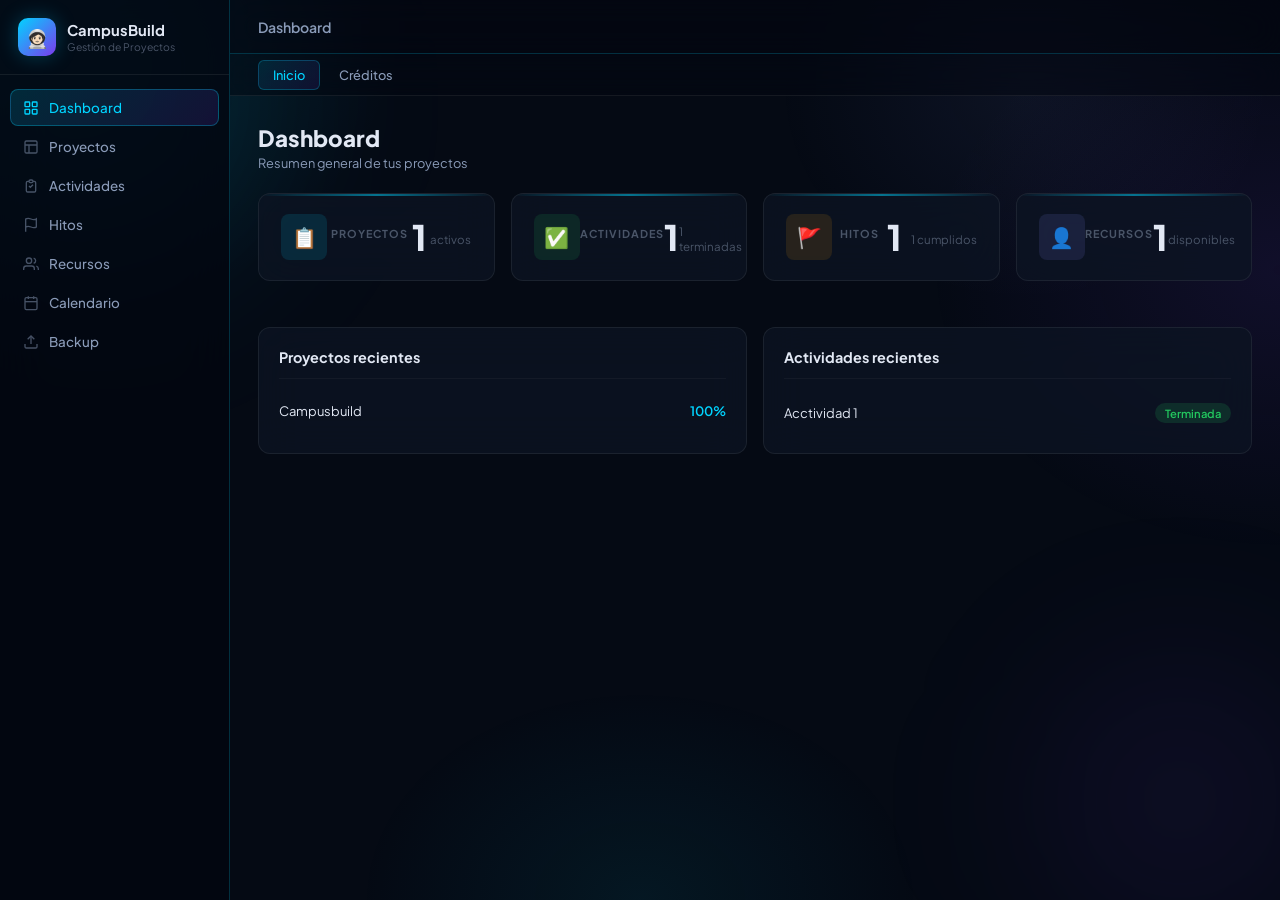
==== commit 6ccb7bd3: "modificaciones" ====
--- a/html/index (2).html
+++ b/html/index (2).html
@@ -1,86 +1,35 @@
 <!DOCTYPE html>
-<!-- Declara que el documento usa el estándar HTML5 -->
 <html lang="es">
-<!-- lang="es" indica el idioma español, útil para lectores de pantalla y SEO -->
 
 <head>
-  <!-- La sección <head> contiene metadatos, estilos y la fuente, no contenido visible -->
-
   <meta charset="UTF-8">
-  <!-- UTF-8 permite mostrar caracteres especiales del español como á, é, ñ, etc. -->
-
   <meta name="viewport" content="width=device-width, initial-scale=1.0">
-  <!-- Hace que la página se adapte al ancho del dispositivo móvil (base del responsive) -->
-
   <link rel="shortcut icon" href="../img/icono_redondo.png" type="image/x-icon">
-  <!-- Define el ícono pequeño que aparece en la pestaña del navegador (favicon) -->
-
   <title>CampusBuild — Gestión de Proyectos</title>
-  <!-- Título visible en la pestaña del navegador y en resultados de búsqueda -->
-
   <link href="https://fonts.googleapis.com/css2?family=Plus+Jakarta+Sans:ital,wght@0,400;0,500;0,600;0,700;0,800;1,400&display=swap" rel="stylesheet">
-  <!-- Importa la fuente Plus Jakarta Sans desde Google Fonts con todos los pesos necesarios -->
-
-  <!-- ── Hojas de estilo de la aplicación (orden importa: las últimas sobreescriben las anteriores) ── -->
-
   <link rel="stylesheet" href="../css/style1.css">
-  <!-- Variables globales, reset, layout, sidebar, topbar, botones, badges, tabla y responsive -->
-
   <link rel="stylesheet" href="../css/dashboard.css">
-  <!-- Estilos específicos del Dashboard: stat cards y la fila de dos columnas -->
-
   <link rel="stylesheet" href="../css/components.css">
-  <!-- Estilos de tarjetas de proyectos, filas de actividades e ítems de hitos -->
-
   <link rel="stylesheet" href="../css/calendar.css">
-  <!-- Estilos del calendario mensual: grid, celdas, eventos coloreados y leyenda -->
-
   <link rel="stylesheet" href="../css/modals.css">
-  <!-- Estilos de los modales, formularios, notificaciones toast y diálogo de confirmación -->
-
 </head>
 
 <body>
-<!-- El <body> contiene todo el contenido visible de la aplicación -->
-
-
-<!-- ═══════════════════════════════════════════════════════
-     SIDEBAR — Barra de navegación lateral izquierda
-     Panel fijo que no se mueve al hacer scroll.
-     Contiene el logo de la app y los links de navegación.
-     En móvil está oculto y se activa con el botón hamburguesa.
-═══════════════════════════════════════════════════════ -->
+
+<!-- ═══════════════════ SIDEBAR ═══════════════════ -->
 <div class="sidebar" id="sidebar">
-<!-- id="sidebar" permite que JS lo muestre u oculte añadiendo/quitando clases -->
-
-  <!-- Logo: icono emoji + nombre de la app + subtítulo -->
+
   <div class="sidebar-logo">
-
     <div class="logo-icon">🧑🏻‍🚀</div>
-    <!-- Emoji que actúa como ícono visual del logo con gradiente de fondo (definido en CSS) -->
-
     <div>
-      <!-- Contenedor del texto del logo -->
-
       <div class="logo-name">CampusBuild</div>
-      <!-- Nombre principal de la aplicación en negrita -->
-
       <div class="logo-sub">Gestión de Proyectos</div>
-      <!-- Subtítulo descriptivo del propósito de la app -->
-
-    </div>
-  </div>
-  <!-- Fin del logo -->
-
-  <!-- Lista de ítems de navegación -->
+    </div>
+  </div>
+
   <nav class="nav">
-  <!-- <nav> indica semánticamente que este bloque es una zona de navegación -->
-
-    <!-- ÍTEM: Dashboard -->
+
     <div class="nav-item" onclick="navigate('dashboard'); closeSidebar()">
-    <!-- onclick llama a navigate() para cambiar de página y closeSidebar() para cerrar el menú en móvil -->
-
-      <!-- Icono SVG de cuadrícula 2x2 que representa el Dashboard -->
       <svg fill="none" viewBox="0 0 24 24" stroke="currentColor" stroke-width="2">
         <rect x="3" y="3" width="7" height="7" rx="1"/>
         <rect x="14" y="3" width="7" height="7" rx="1"/>
@@ -90,10 +39,7 @@
       Dashboard
     </div>
 
-    <!-- ÍTEM: Proyectos -->
     <div class="nav-item" onclick="navigate('proyectos'); closeSidebar()">
-
-      <!-- Icono SVG de tabla/cuadrícula que representa la sección de proyectos -->
       <svg fill="none" viewBox="0 0 24 24" stroke="currentColor" stroke-width="2">
         <rect x="3" y="3" width="18" height="18" rx="2"/>
         <path d="M3 9h18M9 21V9"/>
@@ -101,10 +47,7 @@
       Proyectos
     </div>
 
-    <!-- ÍTEM: Actividades -->
     <div class="nav-item" onclick="navigate('actividades'); closeSidebar()">
-
-      <!-- Icono SVG de lista con check que representa las actividades/tareas -->
       <svg fill="none" viewBox="0 0 24 24" stroke="currentColor" stroke-width="2">
         <path d="M9 5H7a2 2 0 00-2 2v12a2 2 0 002 2h10a2 2 0 002-2V7a2 2 0 00-2-2h-2M9 5a2 2 0 002 2h2a2 2 0 002-2M9 5a2 2 0 012-2h2a2 2 0 012 2"/>
         <path d="M9 12l2 2 4-4"/>
@@ -112,10 +55,7 @@
       Actividades
     </div>
 
-    <!-- ÍTEM: Hitos -->
     <div class="nav-item" onclick="navigate('hitos'); closeSidebar()">
-
-      <!-- Icono SVG de banderín que representa los hitos del proyecto -->
       <svg fill="none" viewBox="0 0 24 24" stroke="currentColor" stroke-width="2">
         <path d="M4 15s1-1 4-1 5 2 8 2 4-1 4-1V3s-1 1-4 1-5-2-8-2-4 1-4 1z"/>
         <line x1="4" y1="22" x2="4" y2="15"/>
@@ -123,10 +63,7 @@
       Hitos
     </div>
 
-    <!-- ÍTEM: Recursos Humanos -->
     <div class="nav-item" onclick="navigate('recursos'); closeSidebar()">
-
-      <!-- Icono SVG de personas que representa los recursos humanos -->
       <svg fill="none" viewBox="0 0 24 24" stroke="currentColor" stroke-width="2">
         <path d="M17 21v-2a4 4 0 00-4-4H5a4 4 0 00-4 4v2"/>
         <circle cx="9" cy="7" r="4"/>
@@ -136,10 +73,7 @@
       Recursos
     </div>
 
-    <!-- ÍTEM: Calendario -->
     <div class="nav-item" onclick="navigate('calendario'); closeSidebar()">
-
-      <!-- Icono SVG de calendario mensual -->
       <svg fill="none" viewBox="0 0 24 24" stroke="currentColor" stroke-width="2">
         <rect x="3" y="4" width="18" height="18" rx="2"/>
         <line x1="16" y1="2" x2="16" y2="6"/>
@@ -149,167 +83,91 @@
       Calendario
     </div>
 
+    <!-- ★ ÍTEM BACKUP — posición correcta: dentro del <nav class="nav"> -->
+    <div class="nav-item" onclick="openModalBackup(); closeSidebar()">
+      <svg fill="none" viewBox="0 0 24 24" stroke="currentColor" stroke-width="2">
+        <path d="M21 15v4a2 2 0 01-2 2H5a2 2 0 01-2-2v-4"/>
+        <polyline points="17 8 12 3 7 8"/>
+        <line x1="12" y1="3" x2="12" y2="15"/>
+      </svg>
+      Backup
+    </div>
+
   </nav>
-  <!-- Fin de la navegación -->
 
 </div>
 <!-- Fin del sidebar -->
 
-
-<!-- ─── OVERLAY DEL SIDEBAR (solo móvil) ───────────────────
-     Capa oscura semitransparente que aparece detrás del sidebar
-     cuando está abierto en móvil. Al hacer clic, llama a closeSidebar().
-     JS añade/quita la clase 'active' para mostrarlo u ocultarlo.
-─────────────────────────────────────────────────────────── -->
 <div class="sidebar-overlay" id="sidebar-overlay" onclick="closeSidebar()"></div>
-<!-- onclick en el overlay cierra el sidebar al hacer clic fuera de él -->
-
-
-<!-- ═══════════════════════════════════════════════════════
-     MAIN — Área de contenido principal
-     Se ubica a la derecha del sidebar gracias a margin-left.
-     Contiene el topbar, la nav secundaria y las páginas.
-═══════════════════════════════════════════════════════ -->
+
+<!-- ═══════════════════ MAIN ═══════════════════ -->
 <div class="main">
 
-  <!-- TOPBAR: barra superior pegada al tope con el nombre de la página actual -->
   <div class="topbar" id="topbar">
-
-    <!-- Botón hamburguesa: solo visible en móvil (display:none en desktop via CSS) -->
     <button class="hamburger-btn" id="hamburger-btn" onclick="toggleSidebar()" aria-label="Abrir menú">
-    <!-- aria-label da contexto al botón para lectores de pantalla (accesibilidad) -->
-
-      <!-- Icono SVG de tres líneas horizontales (símbolo universal de menú) -->
       <svg fill="none" viewBox="0 0 24 24" stroke="currentColor" stroke-width="2">
         <line x1="3" y1="6" x2="21" y2="6"/>
         <line x1="3" y1="12" x2="21" y2="12"/>
         <line x1="3" y1="18" x2="21" y2="18"/>
       </svg>
     </button>
-
     <span id="topbar-title">Dashboard</span>
-    <!-- Texto dinámico: JS lo actualiza con el nombre de la página activa al navegar -->
-
-  </div>
-  <!-- Fin del topbar -->
-
-  <!-- NAV SECUNDARIA: links de navegación general del sitio (Inicio / Créditos) -->
+  </div>
+
   <div class="secondary-nav">
     <nav class="nav-links">
-    <!-- <nav> semántico para la barra de links del sitio -->
-
       <a href="../index.html" class="nav-link active">Inicio</a>
-      <!-- Link a la página principal del sitio; clase 'active' resalta el link actual -->
-
       <a href="../html/creditos.html" class="nav-link">Créditos</a>
-      <!-- Link a la página de créditos del proyecto -->
-
     </nav>
   </div>
-  <!-- Fin de la nav secundaria -->
-
-
-  <!-- ─── CONTENEDOR DE PÁGINAS ───────────────────────────
-       Solo la página con clase 'active' es visible.
-       JS añade/quita 'active' al navegar entre secciones.
-  ─────────────────────────────────────────────────────── -->
+
   <div class="content">
 
-
-    <!-- ════════════════════════════════
-         PÁGINA: DASHBOARD
-         Vista de resumen general de la app.
-         Muestra stat cards y listas de elementos recientes.
-    ════════════════════════════════ -->
+    <!-- ════════ DASHBOARD ════════ -->
     <div class="page active" id="page-dashboard">
-    <!-- id="page-dashboard" permite que navigate('dashboard') la active -->
-    <!-- 'active' inicial hace que se muestre al cargar la app -->
-
-      <!-- Encabezado de la página: título y subtítulo -->
       <div class="page-header">
         <div>
           <div class="page-title">Dashboard</div>
-          <!-- Título principal de la sección -->
-
           <div class="page-subtitle">Resumen general de tus proyectos</div>
-          <!-- Descripción breve de qué contiene la sección -->
-        </div>
-      </div>
-
-      <!-- Grid de 4 tarjetas de estadísticas: JS inyecta el HTML con los conteos -->
+        </div>
+      </div>
       <div class="stats-grid" id="stats-grid"></div>
-      <!-- id="stats-grid" es el target donde dashboard.js renderiza las 4 stat cards -->
-
-      <!-- Fila de dos columnas: proyectos recientes y actividades recientes -->
       <div class="dash-row">
-
-        <!-- Tarjeta de proyectos recientes -->
         <div class="dash-card">
           <div class="dash-card-title">Proyectos recientes</div>
-          <!-- Título de la tarjeta de proyectos recientes -->
-
           <div id="dash-projects"></div>
-          <!-- Contenedor donde dashboard.js inyecta la lista de los 5 proyectos más recientes -->
-        </div>
-
-        <!-- Tarjeta de actividades recientes -->
+        </div>
         <div class="dash-card">
           <div class="dash-card-title">Actividades recientes</div>
-          <!-- Título de la tarjeta de actividades recientes -->
-
           <div id="dash-activities"></div>
-          <!-- Contenedor donde dashboard.js inyecta las últimas 5 actividades -->
-        </div>
-
-      </div>
-      <!-- Fin de dash-row -->
-
-    </div>
-    <!-- Fin de la página Dashboard -->
-
-
-    <!-- ════════════════════════════════
-         PÁGINA: PROYECTOS
-         Grid de tarjetas de proyectos con CRUD.
-    ════════════════════════════════ -->
+        </div>
+      </div>
+    </div>
+
+    <!-- ════════ PROYECTOS ════════ -->
     <div class="page" id="page-proyectos">
-
       <div class="page-header">
         <div>
           <div class="page-title">Proyectos</div>
           <div class="page-subtitle">Gestiona tus proyectos de construcción</div>
         </div>
-
-        <!-- Botón que abre el modal de creación de proyecto nuevo -->
         <button class="btn-primary" onclick="openNewProyecto()">
-          <!-- Icono de más (+) indicando acción de crear -->
           <svg fill="none" viewBox="0 0 24 24" stroke="currentColor" stroke-width="2.5">
             <line x1="12" y1="5" x2="12" y2="19"/><line x1="5" y1="12" x2="19" y2="12"/>
           </svg>
           Nuevo Proyecto
         </button>
       </div>
-
-      <!-- Grid de tarjetas de proyectos: JS inyecta una tarjeta por cada proyecto del store -->
       <div class="projects-grid" id="projects-list"></div>
-
-    </div>
-    <!-- Fin de la página Proyectos -->
-
-
-    <!-- ════════════════════════════════
-         PÁGINA: ACTIVIDADES
-         Lista filtrable de actividades con CRUD.
-    ════════════════════════════════ -->
+    </div>
+
+    <!-- ════════ ACTIVIDADES ════════ -->
     <div class="page" id="page-actividades">
-
       <div class="page-header">
         <div>
           <div class="page-title">Actividades</div>
           <div class="page-subtitle">Tareas asignadas a cada proyecto</div>
         </div>
-
-        <!-- Botón que abre el modal de creación de actividad nueva -->
         <button class="btn-primary" onclick="openNewActividad()">
           <svg fill="none" viewBox="0 0 24 24" stroke="currentColor" stroke-width="2.5">
             <line x1="12" y1="5" x2="12" y2="19"/><line x1="5" y1="12" x2="19" y2="12"/>
@@ -317,54 +175,29 @@
           Nueva Actividad
         </button>
       </div>
-
-      <!-- Fila de filtros: por proyecto y por estado de la actividad -->
       <div class="filter-row">
-
         <span class="filter-label">Filtrar por proyecto:</span>
-        <!-- Etiqueta descriptiva del primer filtro -->
-
         <select class="filter-select" id="act-filter" onchange="renderActividades()">
-        <!-- onchange vuelve a renderizar la lista cada vez que se cambia el filtro -->
           <option value="">Todos</option>
-          <!-- Las demás opciones se inyectan dinámicamente por populateSelects() en JS -->
         </select>
-
         <span class="filter-label" style="margin-left:8px">Estado:</span>
-        <!-- Etiqueta del segundo filtro con pequeño margen izquierdo para separarlo -->
-
         <select class="filter-select" id="act-filter-status" onchange="renderActividades()">
-        <!-- onchange igual que el anterior: re-renderiza al cambiar el filtro -->
           <option value="">Todos</option>
           <option>Pendiente</option>
           <option>En Proceso</option>
           <option>Terminada</option>
-          <!-- Opciones estáticas porque los estados son fijos en la app -->
         </select>
-
-      </div>
-      <!-- Fin de la fila de filtros -->
-
-      <!-- Lista de actividades: JS inyecta una fila por cada actividad filtrada -->
+      </div>
       <div id="activities-list"></div>
-
-    </div>
-    <!-- Fin de la página Actividades -->
-
-
-    <!-- ════════════════════════════════
-         PÁGINA: HITOS
-         Lista de hitos del proyecto con CRUD.
-    ════════════════════════════════ -->
+    </div>
+
+    <!-- ════════ HITOS ════════ -->
     <div class="page" id="page-hitos">
-
       <div class="page-header">
         <div>
           <div class="page-title">Hitos</div>
           <div class="page-subtitle">Puntos clave de progreso del proyecto</div>
         </div>
-
-        <!-- Botón que abre el modal de creación de hito nuevo -->
         <button class="btn-primary" onclick="openNewHito()">
           <svg fill="none" viewBox="0 0 24 24" stroke="currentColor" stroke-width="2.5">
             <line x1="12" y1="5" x2="12" y2="19"/><line x1="5" y1="12" x2="19" y2="12"/>
@@ -372,27 +205,16 @@
           Nuevo Hito
         </button>
       </div>
-
-      <!-- Lista de hitos: JS inyecta una fila por cada hito del store -->
       <div id="milestones-list"></div>
-
-    </div>
-    <!-- Fin de la página Hitos -->
-
-
-    <!-- ════════════════════════════════
-         PÁGINA: RECURSOS HUMANOS
-         Tabla del personal disponible con CRUD.
-    ════════════════════════════════ -->
+    </div>
+
+    <!-- ════════ RECURSOS ════════ -->
     <div class="page" id="page-recursos">
-
       <div class="page-header">
         <div>
           <div class="page-title">Recursos Humanos</div>
           <div class="page-subtitle">Personal disponible para asignar a proyectos</div>
         </div>
-
-        <!-- Botón que abre el modal de creación de recurso nuevo -->
         <button class="btn-primary" onclick="openNewRecurso()">
           <svg fill="none" viewBox="0 0 24 24" stroke="currentColor" stroke-width="2.5">
             <line x1="12" y1="5" x2="12" y2="19"/><line x1="5" y1="12" x2="19" y2="12"/>
@@ -400,113 +222,62 @@
           Nuevo Recurso
         </button>
       </div>
-
-      <!-- Contenedor de la tabla: tiene su propio scroll horizontal para no afectar la página -->
       <div class="table-wrap">
         <table>
           <thead>
-            <!-- Encabezado de la tabla con las columnas de datos del recurso -->
             <tr>
-              <th>ID</th>         <!-- Cédula del recurso -->
-              <th>Nombre</th>     <!-- Nombre completo -->
-              <th>Rol</th>        <!-- Cargo o rol laboral -->
-              <th>ARL</th>        <!-- Administradora de Riesgos Laborales -->
-              <th>Salario</th>    <!-- Salario mensual -->
+              <th>ID</th>
+              <th>Nombre</th>
+              <th>Rol</th>
+              <th>ARL</th>
+              <th>Salario</th>
               <th style="width:80px"></th>
-              <!-- Columna vacía para los botones de editar/eliminar; ancho fijo para no variar -->
             </tr>
           </thead>
           <tbody id="resources-table"></tbody>
-          <!-- JS inyecta aquí una fila <tr> por cada recurso del store -->
         </table>
       </div>
-      <!-- Fin del table-wrap -->
-
-    </div>
-    <!-- Fin de la página Recursos -->
-
-
-    <!-- ════════════════════════════════
-         PÁGINA: CALENDARIO
-         Vista mensual de actividades en un grid de 7 columnas.
-    ════════════════════════════════ -->
+    </div>
+
+    <!-- ════════ CALENDARIO ════════ -->
     <div class="page" id="page-calendario">
-
       <div class="page-header">
         <div>
           <div class="page-title">Calendario</div>
           <div class="page-subtitle">Cronograma visual de actividades</div>
         </div>
-
-        <!-- Filtro de proyecto en el encabezado del calendario -->
         <div class="cal-filter">
           <span>Proyecto:</span>
-          <!-- Etiqueta del filtro de proyecto del calendario -->
-
           <select id="cal-project-filter" onchange="renderCalendar()">
-          <!-- onchange re-renderiza el calendario cada vez que se cambia el proyecto filtrado -->
             <option value="">Todos</option>
-            <!-- Las opciones de proyectos se añaden dinámicamente por populateSelects() -->
           </select>
         </div>
       </div>
-      <!-- Fin del encabezado del calendario -->
-
-      <!-- Controles de navegación entre meses -->
       <div class="cal-header">
-
-        <!-- Botón para ir al mes anterior -->
         <button class="cal-nav-btn" onclick="changeMonth(-1)">
-        <!-- -1 indica retroceder un mes en la función de calendario -->
           <svg fill="none" viewBox="0 0 24 24" stroke="currentColor" stroke-width="2.5">
             <polyline points="15 18 9 12 15 6"/>
-            <!-- Flecha apuntando a la izquierda -->
           </svg>
         </button>
-
         <div class="cal-month" id="cal-month-label">Abril 2026</div>
-        <!-- Texto del mes y año actual; JS lo actualiza al navegar entre meses -->
-
-        <!-- Botón para ir al mes siguiente -->
         <button class="cal-nav-btn" onclick="changeMonth(1)">
-        <!-- +1 indica avanzar un mes -->
           <svg fill="none" viewBox="0 0 24 24" stroke="currentColor" stroke-width="2.5">
             <polyline points="9 18 15 12 9 6"/>
-            <!-- Flecha apuntando a la derecha -->
           </svg>
         </button>
-
-      </div>
-      <!-- Fin de los controles de navegación -->
-
-      <!-- Leyenda de colores: explica qué color corresponde a cada estado -->
+      </div>
       <div class="cal-legend">
-
         <div class="cal-legend-item">
-          <div class="cal-dot" style="background:var(--yellow)"></div>
-          <!-- Punto amarillo para estado Pendiente -->
-          Pendiente
-        </div>
-
+          <div class="cal-dot" style="background:var(--yellow)"></div>Pendiente
+        </div>
         <div class="cal-legend-item">
-          <div class="cal-dot" style="background:var(--blue)"></div>
-          <!-- Punto azul para estado En Proceso -->
-          En Proceso
-        </div>
-
+          <div class="cal-dot" style="background:var(--blue)"></div>En Proceso
+        </div>
         <div class="cal-legend-item">
-          <div class="cal-dot" style="background:var(--green)"></div>
-          <!-- Punto verde para estado Terminada -->
-          Terminada
-        </div>
-
-      </div>
-      <!-- Fin de la leyenda -->
-
-      <!-- Grid principal del calendario con glassmorphism -->
+          <div class="cal-dot" style="background:var(--green)"></div>Terminada
+        </div>
+      </div>
       <div class="cal-grid">
-
-        <!-- Fila fija de nombres de días de la semana -->
         <div class="cal-weekdays">
           <div class="cal-weekday">Dom</div>
           <div class="cal-weekday">Lun</div>
@@ -515,303 +286,156 @@
           <div class="cal-weekday">Jue</div>
           <div class="cal-weekday">Vie</div>
           <div class="cal-weekday">Sáb</div>
-          <!-- Los 7 días de la semana como encabezado del grid -->
-        </div>
-
-        <!-- Celdas de días: JS genera dinámicamente una celda por cada día del mes -->
+        </div>
         <div class="cal-days" id="cal-days"></div>
-        <!-- calendario.js inyecta aquí las celdas con los eventos de cada día -->
-
-      </div>
-      <!-- Fin del cal-grid -->
-
-    </div>
-    <!-- Fin de la página Calendario -->
-
-
-  </div>
-  <!-- Fin del contenedor de páginas (.content) -->
-
-</div>
-<!-- Fin del área principal (.main) -->
-
-
-<!-- ═══════════════════════════════════════════════════════
-     TOAST CONTAINER
-     Contenedor fijo en la esquina superior derecha donde
-     aparecen las notificaciones flotantes temporales.
-     JS añade elementos <div class="toast"> aquí.
-═══════════════════════════════════════════════════════ -->
+      </div>
+    </div>
+
+  </div>
+</div>
+
+<!-- ═══════════════════ TOAST CONTAINER ═══════════════════ -->
 <div class="toast-container" id="toast-container"></div>
 
 
-<!-- ═══════════════════════════════════════════════════════
-     MODALES — Ventanas de diálogo superpuestas
-     Cada modal tiene un overlay oscuro (modal-overlay) que
-     cubre toda la pantalla y un cuadro central (modal).
-     JS añade la clase 'open' al overlay para mostrarlos.
-═══════════════════════════════════════════════════════ -->
-
-
-<!-- ─────────────────────────────────────────────────────
-     MODAL: Crear / Editar Proyecto
-     Formulario con nombre, descripción y fechas.
-     Validación: fecha fin ≥ fecha inicio (via validaciones.js y proyectos.js)
-───────────────────────────────────────────────────── -->
+<!-- ═══════════════════ MODALES ═══════════════════ -->
+
+<!-- MODAL: Proyecto -->
 <div class="modal-overlay" id="modal-proyecto">
-<!-- id="modal-proyecto" permite abrirlo con openModal('modal-proyecto') -->
-
   <div class="modal">
-  <!-- Cuadro central del modal con glassmorphism y animación de entrada -->
-
-    <!-- Encabezado del modal: título dinámico + botón de cierre -->
     <div class="modal-header">
       <div class="modal-title" id="modal-proyecto-title">Nuevo Proyecto</div>
-      <!-- JS cambia el texto entre "Nuevo Proyecto" y "Editar Proyecto" según el modo -->
-
       <button class="modal-close" onclick="closeModal('modal-proyecto')">✕</button>
-      <!-- Botón X que cierra el modal quitando la clase 'open' -->
-    </div>
-
-    <!-- Campo: nombre del proyecto (obligatorio) -->
+    </div>
     <div class="form-group">
       <label class="form-label required">Nombre</label>
-      <!-- 'required' añade un asterisco rojo vía CSS ::after -->
-
       <input type="text" class="form-input" id="p-nombre" placeholder="Nombre del proyecto" maxlength="80">
-      <!-- maxlength="80" limita la longitud para evitar nombres demasiado largos -->
-    </div>
-
-    <!-- Campo: descripción del proyecto (opcional) -->
+    </div>
     <div class="form-group">
       <label class="form-label">Descripción</label>
       <textarea class="form-textarea" id="p-desc" placeholder="Descripción del proyecto" maxlength="300"></textarea>
-      <!-- textarea permite texto multilínea; maxlength="300" limita la descripción -->
-    </div>
-
-    <!-- Fila con dos columnas: fecha inicio y fecha fin -->
+    </div>
     <div class="form-row">
-
-      <!-- Campo: fecha de inicio (obligatorio) -->
       <div class="form-group">
         <label class="form-label required">Fecha Inicio</label>
         <input type="date" class="form-input" id="p-inicio" onchange="actualizarMinFechaFin()">
-        <!-- onchange llama a actualizarMinFechaFin() en validaciones.js para sincronizar el mínimo de la fecha fin -->
-      </div>
-
-      <!-- Campo: fecha de fin (obligatorio, debe ser ≥ fecha inicio) -->
+      </div>
       <div class="form-group">
         <label class="form-label required">Fecha Fin</label>
         <input type="date" class="form-input" id="p-fin">
-        <!-- El atributo min se asigna dinámicamente por JS al cambiar la fecha de inicio -->
-
         <small class="field-hint" id="p-fin-hint">La fecha fin no puede ser anterior a la fecha de inicio.</small>
-        <!-- Mensaje de advertencia oculto por defecto; JS lo muestra si la fecha es inválida -->
-      </div>
-
-    </div>
-    <!-- Fin de la fila de fechas -->
-
-    <!-- Campo oculto: almacena el ID del proyecto al editar (vacío al crear) -->
+      </div>
+    </div>
     <input type="hidden" id="p-edit-id">
-    <!-- Si tiene valor, saveProyecto() sabe que debe actualizar en vez de crear -->
-
-    <!-- Botón de submit: JS cambia su texto entre "Crear Proyecto" y "Guardar Cambios" -->
     <button class="btn-submit" id="btn-save-proyecto" onclick="saveProyecto()">Crear Proyecto</button>
-
-  </div>
-</div>
-<!-- Fin del modal de proyecto -->
-
-
-<!-- ─────────────────────────────────────────────────────
-     MODAL: Crear / Editar Actividad
-     Formulario con nombre, proyecto, responsable, fecha,
-     duración y estado.
-     Validación: no se puede crear con estado "Terminada".
-───────────────────────────────────────────────────── -->
+  </div>
+</div>
+
+<!-- MODAL: Actividad -->
 <div class="modal-overlay" id="modal-actividad">
-
   <div class="modal">
-
     <div class="modal-header">
       <div class="modal-title" id="modal-actividad-title">Nueva Actividad</div>
-      <!-- JS alterna entre "Nueva Actividad" y "Editar Actividad" -->
-
       <button class="modal-close" onclick="closeModal('modal-actividad')">✕</button>
     </div>
-
-    <!-- Campo: nombre de la actividad (obligatorio) -->
     <div class="form-group">
       <label class="form-label required">Nombre</label>
       <input type="text" class="form-input" id="a-nombre" placeholder="Nombre de la actividad" maxlength="80">
     </div>
-
-    <!-- Campo: proyecto al que pertenece (obligatorio, select poblado por JS) -->
     <div class="form-group">
       <label class="form-label required">Proyecto</label>
       <select class="form-select" id="a-proyecto">
         <option value="">Seleccionar proyecto</option>
-        <!-- Las opciones de proyectos se añaden dinámicamente por populateSelects() -->
       </select>
     </div>
-
-    <!-- Campo: responsable de la actividad (opcional, select poblado por JS) -->
     <div class="form-group">
       <label class="form-label">Responsable</label>
       <select class="form-select" id="a-responsable">
         <option value="">Seleccionar recurso</option>
-        <!-- Las opciones de recursos se añaden dinámicamente por populateSelects() -->
       </select>
     </div>
-
-    <!-- Fila con dos columnas: fecha inicio y duración -->
     <div class="form-row">
-
-      <!-- Campo: fecha de inicio de la actividad (obligatorio) -->
       <div class="form-group">
         <label class="form-label required">Fecha Inicio</label>
         <input type="date" class="form-input" id="a-inicio">
       </div>
-
-      <!-- Campo: duración en días (mínimo 1) -->
       <div class="form-group">
         <label class="form-label">Duración (días)</label>
         <input type="number" class="form-input" id="a-duracion" value="1" min="1" max="365">
-        <!-- min="1" impide valores de 0 o negativos; max="365" como límite razonable -->
-      </div>
-
-    </div>
-
-    <!-- Campo: estado de la actividad -->
+      </div>
+    </div>
     <div class="form-group">
       <label class="form-label">Estado</label>
       <select class="form-select" id="a-estado">
         <option>Pendiente</option>
         <option>En Proceso</option>
         <option>Terminada</option>
-        <!-- "Terminada" está disponible pero validaciones.js y actividades.js la bloquean al crear -->
       </select>
-
-      <!-- Mensaje de advertencia cuando se intenta crear como "Terminada" -->
       <small class="field-hint" id="a-estado-hint" style="display:none">
         ⚠️ No puedes crear una actividad directamente como "Terminada". Inicia con Pendiente o En Proceso.
       </small>
-      <!-- display:none inline para asegurar que esté oculto aunque el CSS no cargue -->
-    </div>
-
-    <!-- Campo oculto: almacena el ID de la actividad al editar -->
+    </div>
     <input type="hidden" id="a-edit-id">
-
-    <!-- Botón de submit: JS alterna su texto entre crear y editar -->
     <button class="btn-submit" id="btn-save-actividad" onclick="saveActividad()">Crear Actividad</button>
-
-  </div>
-</div>
-<!-- Fin del modal de actividad -->
-
-
-<!-- ─────────────────────────────────────────────────────
-     MODAL: Crear / Editar Hito
-     Formulario con nombre, descripción, proyecto y estado.
-───────────────────────────────────────────────────── -->
+  </div>
+</div>
+
+<!-- MODAL: Hito -->
 <div class="modal-overlay" id="modal-hito">
-
   <div class="modal">
-
     <div class="modal-header">
       <div class="modal-title" id="modal-hito-title">Nuevo Hito</div>
       <button class="modal-close" onclick="closeModal('modal-hito')">✕</button>
     </div>
-
-    <!-- Campo: nombre del hito (obligatorio) -->
     <div class="form-group">
       <label class="form-label required">Nombre</label>
       <input type="text" class="form-input" id="h-nombre" placeholder="Nombre del hito" maxlength="80">
     </div>
-
-    <!-- Campo: descripción del hito (opcional) -->
     <div class="form-group">
       <label class="form-label">Descripción</label>
       <textarea class="form-textarea" id="h-desc" placeholder="Descripción del hito" maxlength="300"></textarea>
     </div>
-
-    <!-- Campo: proyecto al que pertenece el hito (obligatorio) -->
     <div class="form-group">
       <label class="form-label required">Proyecto</label>
       <select class="form-select" id="h-proyecto">
         <option value="">Seleccionar proyecto</option>
-        <!-- Opciones inyectadas por populateSelects() -->
       </select>
     </div>
-
-    <!-- Campo: estado del hito (Pendiente o Cumplido) -->
     <div class="form-group">
       <label class="form-label">Estado</label>
       <select class="form-select" id="h-estado">
         <option>Pendiente</option>
         <option>Cumplido</option>
-        <!-- Solo dos estados posibles para hitos, a diferencia de actividades -->
       </select>
     </div>
-
-    <!-- Campo oculto: almacena el ID del hito al editar -->
     <input type="hidden" id="h-edit-id">
-
     <button class="btn-submit" id="btn-save-hito" onclick="saveHito()">Crear Hito</button>
-
-  </div>
-</div>
-<!-- Fin del modal de hito -->
-
-
-<!-- ─────────────────────────────────────────────────────
-     MODAL: Crear / Editar Recurso Humano
-     Formulario con todos los datos del personal.
-     Validación: fecha de nacimiento máximo 31-dic-2010.
-───────────────────────────────────────────────────── -->
+  </div>
+</div>
+
+<!-- MODAL: Recurso -->
 <div class="modal-overlay" id="modal-recurso">
-
   <div class="modal">
-
     <div class="modal-header">
       <div class="modal-title" id="modal-recurso-title">Nuevo Recurso</div>
       <button class="modal-close" onclick="closeModal('modal-recurso')">✕</button>
     </div>
-
-    <!-- Fila: identificación y nombre completo -->
     <div class="form-row">
-
-      <!-- Campo: ID / cédula del recurso (obligatorio, editable solo al crear) -->
       <div class="form-group">
         <label class="form-label required">Identificación</label>
         <input type="text" class="form-input" id="r-id" placeholder="Número de ID" maxlength="15">
-        <!-- JS pone readOnly=true al editar para que la cédula no cambie -->
-      </div>
-
-      <!-- Campo: nombre completo (obligatorio) -->
+      </div>
       <div class="form-group">
         <label class="form-label required">Nombre completo</label>
         <input type="text" class="form-input" id="r-nombre" placeholder="Nombre completo" maxlength="80">
       </div>
-
-    </div>
-
-    <!-- Fila: fecha de nacimiento y tipo de sangre -->
+    </div>
     <div class="form-row">
-
-      <!-- Campo: fecha de nacimiento (máximo 2010, validado por validaciones.js y recursos.js) -->
       <div class="form-group">
         <label class="form-label">Fecha de Nacimiento</label>
         <input type="date" class="form-input" id="r-nacimiento" onchange="validarNacimiento()">
-        <!-- onchange llama a validarNacimiento() en validaciones.js para validar el año en tiempo real -->
-        <!-- Los atributos max y min se asignan dinámicamente por JS al abrir el modal -->
-
         <small class="field-hint" id="r-nac-hint">Solo se permiten personas nacidas hasta el año 2008.</small>
-        <!-- Hint que JS muestra si el usuario intenta ingresar una fecha posterior a 2010 -->
-      </div>
-
-      <!-- Campo: tipo de sangre (select con las 8 opciones posibles) -->
+      </div>
       <div class="form-group">
         <label class="form-label">Tipo de Sangre</label>
         <select class="form-select" id="r-sangre">
@@ -820,22 +444,14 @@
           <option>B+</option><option>B-</option>
           <option>AB+</option><option>AB-</option>
           <option>O+</option><option>O-</option>
-          <!-- Los 8 tipos de sangre del sistema ABO + Rh -->
         </select>
       </div>
-
-    </div>
-
-    <!-- Fila: ARL y género -->
+    </div>
     <div class="form-row">
-
-      <!-- Campo: nombre de la ARL (opcional, texto libre) -->
       <div class="form-group">
         <label class="form-label">ARL</label>
         <input type="text" class="form-input" id="r-arl" placeholder="Ej: SURA" maxlength="40">
       </div>
-
-      <!-- Campo: género (select con tres opciones) -->
       <div class="form-group">
         <label class="form-label">Género</label>
         <select class="form-select" id="r-genero">
@@ -845,20 +461,12 @@
           <option>Otro</option>
         </select>
       </div>
-
-    </div>
-
-    <!-- Fila: salario y rol laboral -->
+    </div>
     <div class="form-row">
-
-      <!-- Campo: salario mensual (número, mínimo 0) -->
       <div class="form-group">
         <label class="form-label">Salario</label>
         <input type="number" class="form-input" id="r-salario" value="0" min="0">
-        <!-- min="0" impide salarios negativos -->
-      </div>
-
-      <!-- Campo: rol laboral (obligatorio, select con los roles disponibles) -->
+      </div>
       <div class="form-group">
         <label class="form-label required">Rol</label>
         <select class="form-select" id="r-rol">
@@ -872,91 +480,99 @@
           <option>Técnico</option>
         </select>
       </div>
-
-    </div>
-
-    <!-- Campo oculto: almacena el ID del recurso al editar -->
+    </div>
     <input type="hidden" id="r-edit-id">
-
     <button class="btn-submit" id="btn-save-recurso" onclick="saveRecurso()">Crear Recurso</button>
-
-  </div>
-</div>
-<!-- Fin del modal de recurso -->
-
-
-<!-- ─────────────────────────────────────────────────────
-     MODAL: Confirmar Eliminación
-     Diálogo pequeño que aparece al intentar eliminar
-     cualquier elemento para pedir confirmación.
-───────────────────────────────────────────────────── -->
+  </div>
+</div>
+
+<!-- MODAL: Confirmar Eliminación -->
 <div class="modal-overlay" id="modal-confirm">
-
   <div class="modal confirm-modal">
-  <!-- confirm-modal aplica un ancho más pequeño y text-align:center definidos en modals.css -->
-
     <div class="confirm-icon">🗑️</div>
-    <!-- Emoji de basurero como indicador visual del peligro de la acción -->
-
     <div class="confirm-title">¿Eliminar este elemento?</div>
-    <!-- Título fijo del diálogo de confirmación -->
-
     <div class="confirm-msg" id="confirm-msg">Esta acción no se puede deshacer.</div>
-    <!-- Mensaje dinámico: JS actualiza el texto según qué se está eliminando -->
-
-    <!-- Fila de botones: Cancelar a la izquierda, Eliminar a la derecha -->
     <div class="confirm-btns">
-
       <button class="btn-cancel" onclick="closeModal('modal-confirm')">Cancelar</button>
-      <!-- Cancelar cierra el modal sin hacer nada -->
-
       <button class="btn-danger" id="confirm-ok-btn">Eliminar</button>
-      <!-- El onclick de este botón lo asigna confirmDelete() en ui.js dinámicamente -->
-
-    </div>
-
-  </div>
-</div>
-<!-- Fin del modal de confirmación -->
-
-
-<!-- ═══════════════════════════════════════════════════════
-     SCRIPTS — El orden de carga es crítico
-     store.js debe ir primero porque todos los demás dependen
-     de sus variables y funciones globales.
-     main.js va al último porque inicializa todo lo anterior.
-═══════════════════════════════════════════════════════ -->
-
+    </div>
+  </div>
+</div>
+
+<!-- ★ MODAL: Backup (Exportar / Importar) -->
+<div class="modal-overlay" id="modal-backup">
+  <div class="modal" style="width:530px; max-width:95vw;">
+    <div class="modal-header">
+      <div class="modal-title">💾 Exportar / Importar datos</div>
+      <button class="modal-close" onclick="closeModal('modal-backup')">✕</button>
+    </div>
+    <div class="form-group">
+      <label class="form-label">Datos actuales en el sistema</label>
+      <div id="backup-summary" style="display:grid;grid-template-columns:repeat(auto-fit,minmax(110px,1fr));gap:8px;margin-top:4px;"></div>
+    </div>
+    <!-- EXPORTAR -->
+    <div style="background:var(--surface2);border:1px solid var(--border);border-radius:var(--radius-sm);padding:16px;margin-bottom:14px;">
+      <div style="display:flex;align-items:flex-start;gap:12px;margin-bottom:12px">
+        <span style="font-size:22px;line-height:1">📤</span>
+        <div>
+          <div style="font-size:0.88rem;font-weight:700;color:var(--text);margin-bottom:2px">Exportar datos</div>
+          <div style="font-size:0.74rem;color:var(--text-muted)">Descarga un archivo .json con todos los proyectos, actividades, hitos y recursos.</div>
+        </div>
+      </div>
+      <button class="btn-submit" onclick="exportarDatos()" style="margin-top:0">📥 Descargar backup (.json)</button>
+    </div>
+    <!-- IMPORTAR -->
+    <div style="background:var(--surface2);border:1px solid var(--border);border-radius:var(--radius-sm);padding:16px;">
+      <div style="display:flex;align-items:flex-start;gap:12px;margin-bottom:12px">
+        <span style="font-size:22px;line-height:1">📂</span>
+        <div>
+          <div style="font-size:0.88rem;font-weight:700;color:var(--text);margin-bottom:2px">Importar datos</div>
+          <div style="font-size:0.74rem;color:var(--text-muted)">Carga un archivo .json exportado previamente. Se validará la estructura y los duplicados se omitirán automáticamente.</div>
+        </div>
+      </div>
+      <input type="file" id="import-file-input" accept=".json,application/json" style="display:none"
+        onchange="
+          const f=this.files[0];
+          document.getElementById('import-file-name').textContent = f ? f.name : 'Ningún archivo seleccionado';
+          document.getElementById('btn-importar').disabled = !f;
+          const ra=document.getElementById('import-result');
+          ra.style.display='none'; ra.innerHTML='';
+        ">
+      <div style="display:flex;align-items:center;gap:10px;margin-bottom:10px;flex-wrap:wrap">
+        <button class="btn-cancel" style="flex:0 0 auto" onclick="document.getElementById('import-file-input').click()">
+          Seleccionar archivo
+        </button>
+        <span id="import-file-name" style="font-size:0.78rem;color:var(--text-muted);overflow:hidden;text-overflow:ellipsis;white-space:nowrap;flex:1;min-width:0;">
+          Ningún archivo seleccionado
+        </span>
+      </div>
+      <button id="btn-importar" class="btn-submit" disabled
+        style="margin-top:0;background:linear-gradient(135deg,#22c55e,#16a34a);"
+        onclick="
+          const f=document.getElementById('import-file-input').files[0];
+          if(!f){toast('Selecciona un archivo .json primero','error');return;}
+          importarDatos(f);
+        ">
+        Importar datos
+      </button>
+      <div id="import-result" style="display:none"></div>
+    </div>
+  </div>
+</div>
+
+
+<!-- ═══════════════════ SCRIPTS — orden crítico ═══════════════════ -->
 <script src="../js/store.js"></script>
-<!-- Datos globales del store, funciones utilitarias (estadoBadge, resetForm, animateCard) y populateSelects -->
-
 <script src="../js/ui.js"></script>
-<!-- Navegación entre páginas, apertura/cierre de modales, toasts y diálogo de confirmación -->
-
 <script src="../js/dashboard.js"></script>
-<!-- Función renderDashboard: stat cards y listas de proyectos/actividades recientes -->
-
 <script src="../js/proyectos.js"></script>
-<!-- CRUD de proyectos con validación de fechas (fecha fin ≥ fecha inicio) -->
-
 <script src="../js/actividades.js"></script>
-<!-- CRUD de actividades con validación de estado al crear (no puede ser "Terminada") -->
-
 <script src="../js/hitos.js"></script>
-<!-- CRUD de hitos: renderHitos, openNewHito, saveHito, editHito, deleteHito -->
-
 <script src="../js/recursos.js"></script>
-<!-- CRUD de recursos con validación de fecha de nacimiento (máximo año 2010) -->
-
 <script src="../js/calendario.js"></script>
-<!-- Función renderCalendar: construye el grid mensual con los eventos de las actividades -->
-
 <script src="../js/main.js"></script>
-<!-- Inicialización: DOMContentLoaded, initModalOverlayClose, populateSelects y navigate('dashboard') -->
-
 <script src="../js/validaciones.js"></script>
-<!-- Funciones de validación de formularios y control del sidebar móvil (hamburger) -->
-<!-- Carga al final para que todas las funciones de ui.js (como toast) ya estén disponibles -->
+<script src="../js/backup.js"></script>
 
 </body>
 </html>
